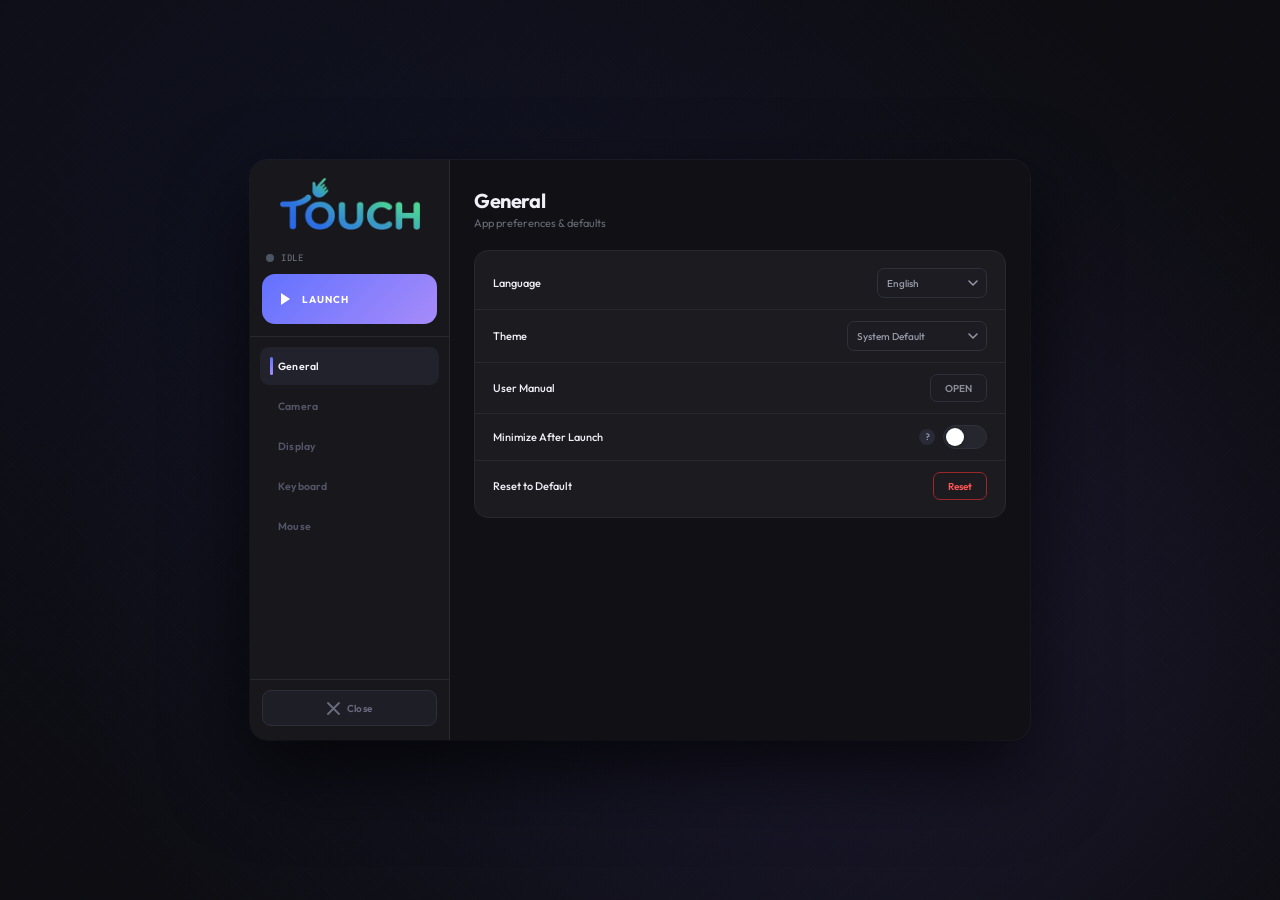
==== index.html @ b75c009a "Add files via upload" ====
<!DOCTYPE html>
<html lang="en">
<head>
<meta charset="UTF-8">
<meta name="viewport" content="width=device-width, initial-scale=1.0">
<title>Hand Controller</title>
<link href="https://fonts.googleapis.com/css2?family=Outfit:wght@300;400;500;600;700&family=JetBrains+Mono:wght@400;500&display=swap" rel="stylesheet">
<link rel="stylesheet" href="style.css">
</head>
<body>

<canvas id="bg-canvas"></canvas>

<div class="app-shell" id="app">

  <!-- Sidebar -->
  <div class="sidebar">

    <!-- Logo — no border below -->
    <div class="sidebar-header">
      <img src="[data-uri]"
           class="logo-img" alt="TOUCH logo">
    </div>

    <!-- Launch area -->
    <div class="sidebar-launch-area">
      <div class="status-row">
        <div class="status-dot" id="status-dot"></div>
        <div class="status-label" id="status-label">Idle</div>
      </div>
      <button class="pill-btn launch" id="launch-btn" onclick="onLaunch()">
        <span class="pill-icon">
          <svg viewBox="0 0 14 14" fill="none"><polygon points="3,1 3,13 12,7" fill="white"/></svg>
        </span>
        LAUNCH
      </button>
    </div>

    <!-- Nav -->
    <nav class="nav-list">
      <button class="nav-btn active" onclick="setPage('GENERAL')">General</button>
      <button class="nav-btn" onclick="setPage('CAMERA')">Camera</button>
      <button class="nav-btn" onclick="setPage('DISPLAY')">Display</button>
      <button class="nav-btn" onclick="setPage('KEYBOARD')">Keyboard</button>
      <button class="nav-btn" onclick="setPage('MOUSE')">Mouse</button>
    </nav>

    <!-- Close button -->
    <div class="sidebar-footer">
      <button class="close-btn" onclick="confirmClose()">
        <svg width="13" height="13" viewBox="0 0 13 13" fill="none">
          <path d="M1 1l11 11M12 1L1 12" stroke="currentColor" stroke-width="1.8" stroke-linecap="round"/>
        </svg>
        Close
      </button>
    </div>

  </div>

  <!-- Content -->
  <div class="content-area" id="content-area">

    <!-- GENERAL -->
    <div class="page active" id="page-GENERAL">
      <div class="page-title">General</div>
      <div class="page-sub">App preferences &amp; defaults</div>
      <div class="card">
        <div class="row"><div class="row-top"><div class="field-label">Language</div>
          <select class="combo" style="min-width:110px"><option>English</option></select></div></div>
        <div class="row"><div class="row-top"><div class="field-label">Theme</div>
          <select class="combo" style="min-width:140px" id="theme-combo" onchange="applyTheme(this.value)">
            <option>System Default</option><option>Light</option><option>Dark</option>
          </select></div></div>
        <div class="row"><div class="row-top"><div class="field-label">User Manual</div>
          <button class="outline-btn" onclick="openManual()">OPEN</button></div></div>
        <div class="row"><div class="row-top"><div class="field-label">Minimize After Launch</div>
          <div class="help-badge">?<div class="tooltip">Minimizes the window to the taskbar after launch.</div></div>
          <div class="toggle" id="toggle-minimize_after_launch" onclick="toggleSwitch('minimize_after_launch')"><div class="toggle-knob"></div></div>
        </div></div>
        <div class="row"><div class="row-top"><div class="field-label">Reset to Default</div>
          <button class="danger-btn" onclick="resetDefaults()">Reset</button></div></div>
      </div>
    </div>

    <!-- CAMERA -->
    <div class="page" id="page-CAMERA">
      <div class="page-title">Camera</div>
      <div class="page-sub">Input device configuration</div>
      <div class="card">
        <div class="row"><div class="row-top"><div class="field-label">Enable Camera</div>
          <div class="help-badge">?<div class="tooltip">Turns camera input on or off.</div></div>
          <div class="toggle on" id="toggle-camera_enable" onclick="toggleSwitch('camera_enable')"><div class="toggle-knob"></div></div>
        </div></div>
        <div class="row"><div class="row-top"><div class="field-label">Camera Source</div>
          <div class="help-badge">?<div class="tooltip">Selects which camera device the app uses.</div></div>
          <select class="combo" id="combo-camera_source">
            <option value="0">Default Webcam</option><option value="1">Camera 1</option>
            <option value="2">Camera 2</option><option value="3">Camera 3</option>
          </select></div></div>
      </div>
    </div>

    <!-- DISPLAY -->
    <div class="page" id="page-DISPLAY">
      <div class="page-title">Display</div>
      <div class="page-sub">Overlay appearance settings</div>
      <div class="card">
        <div class="row"><div class="row-top"><div class="field-label">Show Hand Skeleton</div>
          <div class="help-badge">?<div class="tooltip">Shows or hides hand skeleton lines on the overlay.</div></div>
          <div class="toggle on" id="toggle-show_hand_skeleton" onclick="toggleSwitch('show_hand_skeleton')"><div class="toggle-knob"></div></div>
        </div></div>
        <div class="row">
          <div class="row-top"><div class="field-label">Hand Skeleton Thickness</div>
            <div class="help-badge">?<div class="tooltip">Adjusts the thickness of skeleton lines.</div></div>
            <div class="value-label" id="val-skeleton_thickness">3px</div></div>
          <div class="slider-wrap"><input type="range" min="1" max="10" value="3" id="sl-skeleton_thickness"
            oninput="document.getElementById('val-skeleton_thickness').textContent=this.value+'px'"></div>
        </div>
        <div class="row"><div class="row-top"><div class="field-label">Show Live Selfie</div>
          <div class="help-badge">?<div class="tooltip">Shows or hides the live selfie preview.</div></div>
          <div class="toggle on" id="toggle-show_live_selfie" onclick="toggleSwitch('show_live_selfie')"><div class="toggle-knob"></div></div>
        </div></div>
        <div class="row"><div class="row-top"><div class="field-label">Selfie Position</div>
          <div class="help-badge">?<div class="tooltip">Chooses where the selfie preview appears on screen.</div></div>
          <select class="combo" id="combo-selfie_position">
            <option value="top_left">Top Left</option><option value="top_right">Top Right</option>
            <option value="bottom_left">Bottom Left</option><option value="bottom_right">Bottom Right</option>
          </select></div></div>
        <div class="row">
          <div class="row-top"><div class="field-label">Selfie Size</div>
            <div class="help-badge">?<div class="tooltip">Adjusts the size of the selfie preview.</div></div>
            <div class="value-label" id="val-selfie_size">100%</div></div>
          <div class="slider-wrap"><input type="range" min="50" max="160" value="100" id="sl-selfie_size"
            oninput="document.getElementById('val-selfie_size').textContent=this.value+'%'"></div>
        </div>
        <div class="row"><div class="row-top"><div class="field-label">Show Gesture Command</div>
          <div class="help-badge">?<div class="tooltip">Shows or hides gesture feedback text.</div></div>
          <div class="toggle on" id="toggle-show_gesture_command" onclick="toggleSwitch('show_gesture_command')"><div class="toggle-knob"></div></div>
        </div></div>
        <div class="row"><div class="row-top"><div class="field-label">Gesture Command Position</div>
          <div class="help-badge">?<div class="tooltip">Chooses where the gesture feedback appears.</div></div>
          <select class="combo" id="combo-gesture_command_position">
            <option value="top">Top</option><option value="center">Center</option><option value="bottom">Bottom</option>
          </select></div></div>
      </div>
    </div>

    <!-- KEYBOARD -->
    <div class="page" id="page-KEYBOARD">
      <div class="page-title">Keyboard</div>
      <div class="page-sub">Virtual keyboard tap settings</div>
      <div class="card">
        <div class="row">
          <div class="row-top"><div class="field-label">Tap Sensitivity</div>
            <div class="help-badge">?<div class="tooltip">How close fingers must be to register a keyboard tap.</div></div>
            <div class="value-label" id="val-tap_sensitivity">30px</div></div>
          <div class="slider-wrap"><input type="range" min="10" max="80" value="30" id="sl-tap_sensitivity"
            oninput="document.getElementById('val-tap_sensitivity').textContent=this.value+'px'"></div>
        </div>
        <div class="row">
          <div class="row-top"><div class="field-label">Tap Cooldown</div>
            <div class="help-badge">?<div class="tooltip">Minimum delay between consecutive keyboard taps.</div></div>
            <div class="value-label" id="val-tap_cooldown">300 ms</div></div>
          <div class="slider-wrap"><input type="range" min="0" max="600" value="300" id="sl-tap_cooldown"
            oninput="document.getElementById('val-tap_cooldown').textContent=this.value+' ms'"></div>
        </div>
        <div class="row"><div class="row-top"><div class="field-label">Enable Virtual Keyboard</div>
          <div class="help-badge">?<div class="tooltip">Turns the virtual keyboard feature on or off.</div></div>
          <div class="toggle on" id="toggle-keyboard_enable" onclick="toggleSwitch('keyboard_enable')"><div class="toggle-knob"></div></div>
        </div></div>
      </div>
    </div>

    <!-- MOUSE -->
    <div class="page" id="page-MOUSE">
      <div class="page-title">Mouse</div>
      <div class="page-sub">Cursor movement &amp; feel</div>
      <div class="card">
        <div class="row">
          <div class="row-top"><div class="field-label">Sensitivity</div>
            <div class="help-badge">?<div class="tooltip">Adjusts how strongly hand movement affects cursor speed.</div></div>
            <div class="value-label" id="val-mouse_sensitivity">1.00x</div></div>
          <div class="slider-wrap"><input type="range" min="30" max="200" value="100" id="sl-mouse_sensitivity"
            oninput="document.getElementById('val-mouse_sensitivity').textContent=(this.value/100).toFixed(2)+'x'"></div>
        </div>
        <div class="row">
          <div class="row-top"><div class="field-label">Smoothness</div>
            <div class="help-badge">?<div class="tooltip">Adds smoothing to reduce jitter in cursor movement.</div></div>
            <div class="value-label" id="val-mouse_smoothness">0.50</div></div>
          <div class="slider-wrap"><input type="range" min="10" max="90" value="50" id="sl-mouse_smoothness"
            oninput="document.getElementById('val-mouse_smoothness').textContent=(this.value/100).toFixed(2)"></div>
        </div>
        <div class="row">
          <div class="row-top"><div class="field-label">Dead Zone</div>
            <div class="help-badge">?<div class="tooltip">Ignores tiny movements near the resting hand position.</div></div>
            <div class="value-label" id="val-mouse_dead_zone">3.0px</div></div>
          <div class="slider-wrap"><input type="range" min="0" max="100" value="30" id="sl-mouse_dead_zone"
            oninput="document.getElementById('val-mouse_dead_zone').textContent=(this.value/10).toFixed(1)+'px'"></div>
        </div>
      </div>
    </div>

  </div><!-- /content-area -->
</div><!-- /app-shell -->

<!-- User Manual Modal -->
<div class="modal-overlay" id="manual-modal">
  <div class="modal">
    <div class="modal-header">
      <div class="modal-title">User Manual</div>
      <button class="modal-close" onclick="closeManual()">&#x2715;</button>
    </div>
    <div class="modal-body">
      <h3>Getting Started</h3>
      <p>Hand Controller uses your webcam to track hand gestures in real-time, enabling touchless control of your cursor and virtual keyboard.</p>
      <h3>Launching</h3>
      <p>Click the <strong>LAUNCH</strong> button to start. A camera picker will appear so you can select your preferred input device. The status dot turns green when active.</p>
      <h3>Mouse Control</h3>
      <p>Move your hand in front of the camera to control the cursor. Adjust <em>Sensitivity</em>, <em>Smoothness</em>, and <em>Dead Zone</em> in the Mouse tab to fine-tune feel.</p>
      <h3>Virtual Keyboard</h3>
      <p>Bring fingertips close together to simulate a tap. <em>Tap Sensitivity</em> controls how close fingers must be, while <em>Tap Cooldown</em> prevents accidental repeat taps.</p>
      <h3>Overlay Options</h3>
      <ul>
        <li><strong>Hand Skeleton</strong> &mdash; shows tracking lines over your hand</li>
        <li><strong>Live Selfie</strong> &mdash; a small camera preview at a corner of your screen</li>
        <li><strong>Gesture Command</strong> &mdash; displays the recognized gesture as text</li>
      </ul>
      <h3>Tips</h3>
      <p>For best results, ensure your hand is well-lit and the background is contrasting. Keep your hand within the camera frame and use deliberate gestures.</p>
    </div>
  </div>
</div>

<!-- Camera Picker Modal -->
<div class="modal-overlay cam-picker" id="cam-modal">
  <div class="modal">
    <div class="modal-header">
      <div class="modal-title">Select Camera</div>
      <button class="modal-close" onclick="closeCamModal()">&#x2715;</button>
    </div>
    <div class="cam-options" id="cam-options">
      <div class="cam-option selected" onclick="selectCam(0,this)">
        <div class="cam-radio"></div><div><div class="cam-label">Default Webcam</div><div class="cam-sublabel">index 0</div></div>
      </div>
      <div class="cam-option" onclick="selectCam(1,this)">
        <div class="cam-radio"></div><div><div class="cam-label">Camera 1</div><div class="cam-sublabel">index 1</div></div>
      </div>
      <div class="cam-option" onclick="selectCam(2,this)">
        <div class="cam-radio"></div><div><div class="cam-label">Camera 2</div><div class="cam-sublabel">index 2</div></div>
      </div>
      <div class="cam-option" onclick="selectCam(3,this)">
        <div class="cam-radio"></div><div><div class="cam-label">Camera 3</div><div class="cam-sublabel">index 3</div></div>
      </div>
    </div>
    <div class="cam-actions">
      <button class="outline-btn" onclick="closeCamModal()">Cancel</button>
      <button class="pill-btn launch" style="width:auto;height:34px;font-size:9px;padding:0 16px;border-radius:8px" onclick="confirmLaunch()">Launch</button>
    </div>
  </div>
</div>

<!-- Confirm Close Modal -->
<div class="modal-overlay" id="close-modal">
  <div class="modal" style="max-width:320px">
    <div class="modal-header">
      <div class="modal-title">Close Application</div>
      <button class="modal-close" onclick="document.getElementById('close-modal').classList.remove('open')">&#x2715;</button>
    </div>
    <div class="modal-body">
      <p>Are you sure you want to close Hand Controller?</p>
    </div>
    <div class="cam-actions" style="padding-top:0">
      <button class="outline-btn" onclick="document.getElementById('close-modal').classList.remove('open')">Cancel</button>
      <button class="danger-btn" onclick="document.getElementById('app').style.opacity='0'">Close App</button>
    </div>
  </div>
</div>

<script src="script.js"></script>
</body>
</html>
---- style.css ----
/* ══════════════════════════════════════════
   HAND CONTROLLER UI  ·  style.css
   ══════════════════════════════════════════ */

:root {
  --sidebar-bg: #18181c;
  --sidebar-border: #28282e;
  --page-bg: #111115;
  --card-bg: rgba(28,28,34,0.93);
  --card-border: #28282e;
  --text-primary: #f0f0f6;
  --text-secondary: #6a6a78;
  --outline-bg: #1c1c22;
  --outline-border: #30303a;
  --outline-text: #8d8d9a;
  --combo-bg: #1c1c22;
  --combo-border: #30303a;
  --combo-text: #9898a8;
  --help-bg: #2a2a36;
  --help-text: #9898b8;
  --nav-active-bg: #22222c;
  --nav-text-active: #f0f0f6;
  --nav-text-inactive: #55556a;
  --stop-fill: #2e1e1e;
  --stop-text: #ff8888;
  --toggle-off-track: #26262e;
  --toggle-off-border: #30303a;
  --accent: #6272ff;
  --accent2: #a78bfa;
  --status-dot-on: #22c55e;
  --status-dot-off: #4b5563;
  --df-bg: #0d0d12;
  --slider-groove: #26262e;
  --danger-border: #9b2828;
  --danger-text: #ff5555;
  --close-btn-bg: #1e1e26;
  --close-btn-border: #2e2e3a;
  --close-btn-text: #6a6a80;
  --font: 'Outfit', sans-serif;
}

.light {
  --sidebar-bg: #1e2433;
  --sidebar-border: #2c3347;
  --page-bg: #f4f1eb;
  --card-bg: rgba(255,255,255,0.97);
  --card-border: #e2ddd6;
  --text-primary: #1a1a24;
  --text-secondary: #6b6860;
  --outline-bg: #ffffff;
  --outline-border: #d9d5ce;
  --outline-text: #5a5650;
  --combo-bg: #ffffff;
  --combo-border: #d9d5ce;
  --combo-text: #2c2a26;
  --help-bg: #e8f2ed;
  --help-text: #3d7a60;
  --nav-active-bg: #2e3a50;
  --nav-text-active: #eef0f5;
  --nav-text-inactive: #8891a8;
  --stop-fill: #f8eaea;
  --stop-text: #b52020;
  --toggle-off-track: #d5d0c8;
  --toggle-off-border: #c2bdb5;
  --accent: #3d7a60;
  --accent2: #5db890;
  --status-dot-on: #3d9e6c;
  --status-dot-off: #9ea8b8;
  --df-bg: #f2ede4;
  --slider-groove: #dedad4;
  --danger-border: #d63030;
  --danger-text: #b52020;
  --close-btn-bg: #263045;
  --close-btn-border: #344260;
  --close-btn-text: #8891a8;
}

*, *::before, *::after { box-sizing: border-box; margin: 0; padding: 0; }

body {
  font-family: var(--font);
  background: #060608;
  display: flex;
  align-items: center;
  justify-content: center;
  min-height: 100vh;
  overflow: hidden;
}

#bg-canvas {
  position: fixed;
  inset: 0;
  z-index: 0;
}

.app-shell {
  position: relative;
  z-index: 1;
  display: flex;
  width: 780px;
  height: 580px;
  border-radius: 18px;
  overflow: hidden;
  box-shadow: 0 32px 80px rgba(0,0,0,0.7), 0 0 0 1px rgba(255,255,255,0.06);
}

/* ── SIDEBAR ── */
.sidebar {
  width: 200px;
  flex-shrink: 0;
  background: var(--sidebar-bg);
  border-right: 1px solid var(--sidebar-border);
  display: flex;
  flex-direction: column;
  padding: 0;
  transition: background 0.3s, border-color 0.3s;
}

/* Logo header — no border, just padding */
.sidebar-header {
  padding: 18px 16px 10px;
  flex-shrink: 0;
  display: flex;
  align-items: center;
  justify-content: center;
}

.logo-img {
  width: 140px;
  height: auto;
  display: block;
}

/* Launch area */
.sidebar-launch-area {
  padding: 10px 12px 12px;
  display: flex;
  flex-direction: column;
  gap: 8px;
  border-bottom: 1px solid var(--sidebar-border);
  flex-shrink: 0;
}

/* Nav */
.nav-list {
  flex: 1;
  padding: 10px 10px 0;
  display: flex;
  flex-direction: column;
  gap: 2px;
  overflow: hidden;
}

.nav-btn {
  position: relative;
  display: flex;
  align-items: center;
  height: 38px;
  padding: 0 12px 0 18px;
  border: none;
  background: transparent;
  cursor: pointer;
  border-radius: 9px;
  font-family: var(--font);
  font-size: 10.5px;
  font-weight: 600;
  color: var(--nav-text-inactive);
  transition: color 0.18s, background 0.18s;
  width: 100%;
  text-align: left;
  letter-spacing: 0.2px;
}

.nav-btn::before {
  content: '';
  position: absolute;
  left: 10px;
  top: 50%;
  transform: translateY(-50%);
  width: 3px;
  height: 0;
  border-radius: 2px;
  background: linear-gradient(180deg, var(--accent), var(--accent2));
  transition: height 0.2s;
}

.nav-btn.active { background: var(--nav-active-bg); color: var(--nav-text-active); }
.nav-btn.active::before { height: 18px; }
.nav-btn:hover:not(.active) { background: rgba(255,255,255,0.04); }

/* Sidebar footer — close button */
.sidebar-footer {
  padding: 10px 12px 14px;
  flex-shrink: 0;
  border-top: 1px solid var(--sidebar-border);
}

.close-btn {
  width: 100%;
  height: 36px;
  border: 1px solid var(--close-btn-border);
  border-radius: 9px;
  background: var(--close-btn-bg);
  color: var(--close-btn-text);
  font-family: var(--font);
  font-size: 10px;
  font-weight: 600;
  cursor: pointer;
  display: flex;
  align-items: center;
  justify-content: center;
  gap: 7px;
  transition: border-color 0.15s, color 0.15s, background 0.15s;
  letter-spacing: 0.3px;
}

.close-btn:hover {
  border-color: var(--danger-border);
  color: var(--danger-text);
  background: rgba(155,40,40,0.08);
}

/* Status row */
.status-row {
  display: flex;
  align-items: center;
  gap: 7px;
  padding: 2px 4px;
}

.status-dot {
  width: 8px; height: 8px;
  border-radius: 50%;
  background: var(--status-dot-off);
  transition: background 0.3s;
  flex-shrink: 0;
}

.status-dot.running {
  background: var(--status-dot-on);
  animation: pulse-dot 1.5s ease-in-out infinite;
}

@keyframes pulse-dot {
  0%, 100% { opacity: 1; }
  50% { opacity: 0.35; }
}

.status-label {
  font-size: 9px;
  font-weight: 500;
  color: var(--text-secondary);
  letter-spacing: 0.5px;
  text-transform: uppercase;
  font-family: 'JetBrains Mono', monospace;
}

/* Launch / Stop pill */
.pill-btn {
  width: 100%;
  height: 50px;
  border: none;
  border-radius: 13px;
  cursor: pointer;
  font-family: var(--font);
  font-size: 10px;
  font-weight: 700;
  letter-spacing: 1px;
  text-transform: uppercase;
  display: flex;
  align-items: center;
  gap: 10px;
  padding: 0 16px;
  position: relative;
  overflow: hidden;
  transition: opacity 0.15s, transform 0.12s;
}

.pill-btn:active { transform: scale(0.97); opacity: 0.85; }
.pill-btn.launch { background: linear-gradient(135deg, var(--accent), var(--accent2)); color: #fff; }
.pill-btn.stop   { background: var(--stop-fill); color: var(--stop-text); }
.pill-btn::after { content: ''; position: absolute; inset: 0; background: rgba(255,255,255,0); transition: background 0.15s; }
.pill-btn:hover::after { background: rgba(255,255,255,0.08); }

.pill-icon { width: 14px; height: 14px; flex-shrink: 0; display: flex; align-items: center; justify-content: center; }
.pill-icon svg { width: 14px; height: 14px; }

/* ── CONTENT ── */
.content-area {
  flex: 1;
  position: relative;
  background: var(--page-bg);
  overflow: hidden;
  transition: background 0.3s;
}

.page {
  display: none;
  position: absolute;
  inset: 0;
  z-index: 1;
  padding: 28px 24px;
  overflow-y: auto;
  scrollbar-width: thin;
  scrollbar-color: var(--card-border) transparent;
}
.page.active { display: block; }

.page-title {
  font-size: 20px; font-weight: 700;
  color: var(--text-primary);
  letter-spacing: -0.4px;
  margin-bottom: 3px;
  transition: color 0.3s;
}

.page-sub {
  font-size: 11px;
  color: var(--text-secondary);
  margin-bottom: 20px;
  transition: color 0.3s;
}

.card {
  background: var(--card-bg);
  border: 1px solid var(--card-border);
  border-radius: 14px;
  padding: 6px 0;
  backdrop-filter: blur(12px);
  transition: background 0.3s, border-color 0.3s;
}

.row {
  padding: 11px 18px;
  display: flex;
  flex-direction: column;
  gap: 8px;
  border-bottom: 1px solid var(--card-border);
  transition: border-color 0.3s;
}
.row:last-child { border-bottom: none; }

.row-top { display: flex; align-items: center; gap: 8px; }

.field-label {
  font-size: 11px; font-weight: 500;
  color: var(--text-primary);
  flex: 1;
  transition: color 0.3s;
}

.value-label {
  font-size: 10px; font-weight: 500;
  color: var(--text-secondary);
  font-family: 'JetBrains Mono', monospace;
  min-width: 48px;
  text-align: right;
  transition: color 0.3s;
}

/* Help badge */
.help-badge {
  width: 16px; height: 16px;
  border-radius: 50%;
  background: var(--help-bg);
  color: var(--help-text);
  font-size: 9px; font-weight: 700;
  display: flex; align-items: center; justify-content: center;
  cursor: help; flex-shrink: 0;
  position: relative;
  transition: background 0.15s;
  font-family: 'JetBrains Mono', monospace;
}
.help-badge:hover { background: var(--accent); color: #fff; }
.help-badge:hover .tooltip { opacity: 1; pointer-events: auto; transform: translateX(-50%) translateY(0); }

.tooltip {
  position: absolute;
  bottom: calc(100% + 6px); left: 50%;
  transform: translateX(-50%) translateY(4px);
  background: var(--card-bg);
  border: 1px solid var(--card-border);
  border-radius: 8px;
  padding: 7px 10px;
  font-size: 10px; color: var(--text-primary);
  width: 180px; line-height: 1.5;
  opacity: 0; pointer-events: none;
  transition: opacity 0.15s, transform 0.15s;
  z-index: 100;
  font-family: var(--font); font-weight: 400;
  backdrop-filter: blur(12px);
  white-space: normal; text-align: left;
}

/* Toggle */
.toggle {
  width: 44px; height: 24px;
  border-radius: 12px;
  background: var(--toggle-off-track);
  border: 1px solid var(--toggle-off-border);
  position: relative; cursor: pointer; flex-shrink: 0;
  transition: background 0.25s, border-color 0.25s;
}
.toggle.on { background: linear-gradient(90deg, var(--accent), var(--accent2)); border-color: transparent; }
.toggle-knob {
  position: absolute; top: 2px; left: 2px;
  width: 18px; height: 18px; border-radius: 50%;
  background: #fff;
  transition: transform 0.25s cubic-bezier(.4,0,.2,1);
  box-shadow: 0 1px 4px rgba(0,0,0,0.3);
}
.toggle.on .toggle-knob { transform: translateX(20px); }

/* Combo */
.combo {
  height: 30px;
  background: var(--combo-bg);
  border: 1px solid var(--combo-border);
  border-radius: 7px;
  color: var(--combo-text);
  font-family: var(--font); font-size: 10px; font-weight: 500;
  padding: 0 26px 0 9px;
  cursor: pointer; outline: none;
  appearance: none; -webkit-appearance: none;
  background-image: url("data:image/svg+xml,%3Csvg xmlns='http://www.w3.org/2000/svg' width='10' height='6' fill='none'%3E%3Cpath d='M1 1l4 4 4-4' stroke='%239898a8' stroke-width='1.5' stroke-linecap='round' stroke-linejoin='round'/%3E%3C/svg%3E");
  background-repeat: no-repeat;
  background-position: right 8px center;
  transition: border-color 0.15s;
  min-width: 140px;
}
.combo:focus { border-color: var(--accent); }
.combo option { background: var(--combo-bg); }

/* Slider */
.slider-wrap { padding: 0 0 2px; }
input[type=range] { width: 100%; height: 22px; -webkit-appearance: none; background: transparent; cursor: pointer; }
input[type=range]::-webkit-slider-runnable-track { height: 5px; border-radius: 3px; background: var(--slider-groove); }
input[type=range]::-webkit-slider-thumb { -webkit-appearance: none; width: 16px; height: 16px; border-radius: 50%; background: var(--text-primary); margin-top: -5.5px; box-shadow: 0 1px 4px rgba(0,0,0,0.4); transition: transform 0.1s; }
input[type=range]::-webkit-slider-thumb:hover { transform: scale(1.15); }
input[type=range]::-moz-range-track { height: 5px; border-radius: 3px; background: var(--slider-groove); }
input[type=range]::-moz-range-thumb { width: 16px; height: 16px; border-radius: 50%; background: var(--text-primary); border: none; box-shadow: 0 1px 4px rgba(0,0,0,0.4); }

/* Buttons */
.outline-btn {
  height: 28px; padding: 0 14px;
  border: 1px solid var(--outline-border);
  border-radius: 7px;
  background: var(--outline-bg); color: var(--outline-text);
  font-family: var(--font); font-size: 10px; font-weight: 600;
  cursor: pointer;
  transition: border-color 0.15s, color 0.15s;
  white-space: nowrap;
}
.outline-btn:hover { border-color: var(--accent); color: var(--accent); }

.danger-btn {
  height: 28px; padding: 0 14px;
  border: 1px solid var(--danger-border);
  border-radius: 7px; background: transparent; color: var(--danger-text);
  font-family: var(--font); font-size: 10px; font-weight: 600;
  cursor: pointer; transition: background 0.15s;
}
.danger-btn:hover { background: rgba(155,40,40,0.1); }

/* Modals */
.modal-overlay {
  position: fixed; inset: 0; z-index: 200;
  background: rgba(0,0,0,0.7);
  display: flex; align-items: center; justify-content: center;
  opacity: 0; pointer-events: none;
  transition: opacity 0.2s;
  backdrop-filter: blur(4px);
}
.modal-overlay.open { opacity: 1; pointer-events: auto; }

.modal {
  width: 480px; max-height: 70vh;
  background: var(--card-bg);
  border: 1px solid var(--card-border);
  border-radius: 16px; overflow: hidden;
  transform: scale(0.95) translateY(10px);
  transition: transform 0.25s;
  backdrop-filter: blur(20px);
}
.modal-overlay.open .modal { transform: scale(1) translateY(0); }

.modal-header {
  padding: 20px 24px 16px;
  border-bottom: 1px solid var(--card-border);
  display: flex; align-items: center; justify-content: space-between;
}
.modal-title { font-size: 15px; font-weight: 700; color: var(--text-primary); }
.modal-close {
  width: 28px; height: 28px; border: none;
  background: var(--outline-bg); border-radius: 7px;
  cursor: pointer; color: var(--text-secondary); font-size: 14px;
  display: flex; align-items: center; justify-content: center;
  transition: background 0.15s;
}
.modal-close:hover { background: var(--danger-border); color: #fff; }

.modal-body {
  padding: 20px 24px;
  overflow-y: auto; max-height: calc(70vh - 72px);
  scrollbar-width: thin;
}
.modal-body h3 { font-size: 11px; font-weight: 700; color: var(--accent); text-transform: uppercase; letter-spacing: 1px; font-family: 'JetBrains Mono', monospace; margin: 16px 0 8px; }
.modal-body h3:first-child { margin-top: 0; }
.modal-body p { font-size: 11px; color: var(--text-secondary); line-height: 1.7; margin-bottom: 6px; }
.modal-body ul { padding-left: 14px; margin-bottom: 6px; }
.modal-body li { font-size: 11px; color: var(--text-secondary); line-height: 1.7; }

.cam-picker .modal { width: 340px; }
.cam-options { display: flex; flex-direction: column; gap: 8px; padding: 16px 24px; }
.cam-option {
  display: flex; align-items: center; gap: 12px;
  padding: 12px 14px; border-radius: 10px;
  border: 1px solid var(--card-border);
  background: var(--outline-bg); cursor: pointer;
  transition: border-color 0.15s, background 0.15s;
}
.cam-option:hover, .cam-option.selected { border-color: var(--accent); background: rgba(98,114,255,0.07); }
.cam-radio { width: 14px; height: 14px; border-radius: 50%; border: 2px solid var(--outline-border); flex-shrink: 0; position: relative; transition: border-color 0.15s; }
.cam-option.selected .cam-radio { border-color: var(--accent); }
.cam-option.selected .cam-radio::after { content: ''; position: absolute; inset: 2px; border-radius: 50%; background: var(--accent); }
.cam-label { font-size: 11px; font-weight: 500; color: var(--text-primary); }
.cam-sublabel { font-size: 9px; color: var(--text-secondary); margin-top: 1px; font-family: 'JetBrains Mono', monospace; }
.cam-actions { display: flex; gap: 8px; padding: 0 24px 20px; justify-content: flex-end; }

::-webkit-scrollbar { width: 5px; }
::-webkit-scrollbar-track { background: transparent; }
::-webkit-scrollbar-thumb { background: var(--card-border); border-radius: 3px; }
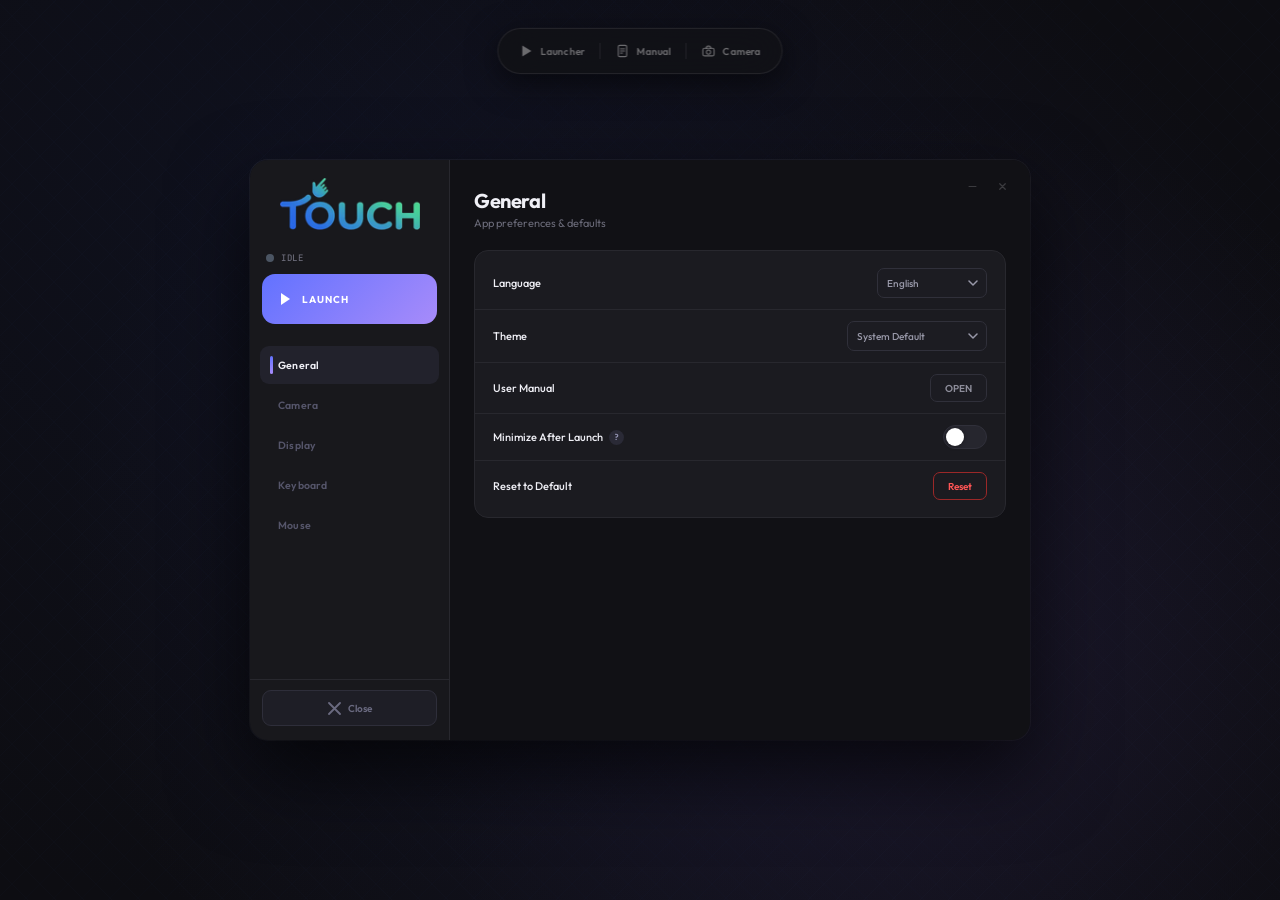
==== commit cd807ebd: "Add files via upload" ====
--- a/index.html
+++ b/index.html
@@ -3,40 +3,92 @@
 <head>
 <meta charset="UTF-8">
 <meta name="viewport" content="width=device-width, initial-scale=1.0">
-<title>Hand Controller</title>
+<title>Touch - Free, Human Computer Interaction Utilizing Human Gestures 
+Recognition</title>
 <link href="https://fonts.googleapis.com/css2?family=Outfit:wght@300;400;500;600;700&family=JetBrains+Mono:wght@400;500&display=swap" rel="stylesheet">
 <link rel="stylesheet" href="style.css">
+<link rel="icon" href="frames/logo.png" type="image/x-icon">
 </head>
 <body>
-
 <canvas id="bg-canvas"></canvas>
 
+<!-- CAMERA WIDGET -->
+<div class="cam-widget" id="cam-widget">
+  <div class="cam-widget-header">
+    <span class="cam-widget-title">
+      <svg viewBox="0 0 16 16" fill="none" width="12" height="12"><rect x="1" y="4" width="10" height="8" rx="2" stroke="currentColor" stroke-width="1.4"/><path d="M11 7l4-2.5v7L11 9V7z" fill="currentColor" opacity="0.6"/></svg>
+      Camera Preview
+    </span>
+    <div class="cam-widget-actions">
+      <button class="cam-wc-btn" title="Minimize" onclick="document.getElementById('cam-widget').classList.toggle('minimized')">
+        <svg viewBox="0 0 16 16" fill="none" width="10" height="10"><line x1="3" y1="8" x2="13" y2="8" stroke="currentColor" stroke-width="1.8" stroke-linecap="round"/></svg>
+      </button>
+      <button class="cam-wc-btn cam-wc-close" title="Close" onclick="document.getElementById('cam-widget').classList.remove('open'); setIslandActive('island-camera-btn', false)">
+        <svg viewBox="0 0 16 16" fill="none" width="10" height="10"><path d="M4 4l8 8M12 4l-8 8" stroke="currentColor" stroke-width="1.8" stroke-linecap="round"/></svg>
+      </button>
+    </div>
+  </div>
+  <div class="cam-widget-body">
+    <div class="cam-widget-feed">
+      <svg viewBox="0 0 64 48" fill="none" width="52" opacity="0.20">
+        <rect x="2" y="6" width="60" height="36" rx="4" stroke="white" stroke-width="1.5"/>
+        <circle cx="32" cy="24" r="10" stroke="white" stroke-width="1.5"/>
+        <circle cx="32" cy="24" r="3.5" fill="white" opacity="0.5"/>
+        <line x1="2" y1="6" x2="62" y2="42" stroke="white" stroke-width="0.8" opacity="0.25"/>
+        <line x1="62" y1="6" x2="2" y2="42" stroke="white" stroke-width="0.8" opacity="0.25"/>
+      </svg>
+      <span class="cam-widget-nosignal">NO SIGNAL</span>
+    </div>
+    <div class="cam-widget-footer">
+      <span class="cam-widget-source">Default Webcam &nbsp;·&nbsp; index 0</span>
+      <span class="cam-widget-status"><span class="cam-status-dot"></span>Ready</span>
+    </div>
+  </div>
+</div>
+
+<!-- TOP ISLAND (center, floating above launcher) -->
+<div class="top-island" id="top-island">
+  <button class="island-btn" id="island-launcher-btn" title="Launcher" onclick="document.getElementById('app').scrollIntoView()">
+    <svg viewBox="0 0 20 20" fill="none"><polygon points="4,2 4,18 17,10" fill="currentColor"/></svg>
+    <span class="island-label">Launcher</span>
+  </button>
+  <div class="island-divider"></div>
+  <button class="island-btn" id="island-manual-btn" title="User Manual" onclick="openManual()">
+    <svg viewBox="0 0 20 20" fill="none"><rect x="4" y="2" width="12" height="16" rx="2" stroke="currentColor" stroke-width="1.6"/><line x1="7" y1="7" x2="13" y2="7" stroke="currentColor" stroke-width="1.4" stroke-linecap="round"/><line x1="7" y1="10" x2="13" y2="10" stroke="currentColor" stroke-width="1.4" stroke-linecap="round"/><line x1="7" y1="13" x2="10" y2="13" stroke="currentColor" stroke-width="1.4" stroke-linecap="round"/></svg>
+    <span class="island-label">Manual</span>
+  </button>
+  <div class="island-divider"></div>
+  <button class="island-btn" id="island-camera-btn" title="Camera" onclick="toggleCamera()">
+    <svg viewBox="0 0 20 20" fill="none"><rect x="2" y="6" width="16" height="11" rx="2.5" stroke="currentColor" stroke-width="1.6"/><circle cx="10" cy="11.5" r="3" stroke="currentColor" stroke-width="1.5"/><path d="M7 6V5a2 2 0 0 1 2-2h2a2 2 0 0 1 2 2v1" stroke="currentColor" stroke-width="1.5" stroke-linecap="round"/></svg>
+    <span class="island-label">Camera</span>
+  </button>
+</div>
+
 <div class="app-shell" id="app">
-
-  <!-- Sidebar -->
+  <!-- Floating window controls, top-right of launcher -->
+  <div class="app-wc">
+    <button class="app-wc-btn" title="Minimize" aria-label="Minimize">
+      <svg viewBox="0 0 16 16" fill="none" width="11" height="11"><line x1="3" y1="8" x2="13" y2="8" stroke="currentColor" stroke-width="1.8" stroke-linecap="round"/></svg>
+    </button>
+    <button class="app-wc-btn app-wc-close" title="Close" aria-label="Close">
+      <svg viewBox="0 0 16 16" fill="none" width="11" height="11"><path d="M4 4l8 8M12 4l-8 8" stroke="currentColor" stroke-width="1.8" stroke-linecap="round"/></svg>
+    </button>
+  </div>
+  <div class="app-inner">
   <div class="sidebar">
-
-    <!-- Logo — no border below -->
     <div class="sidebar-header">
-      <img src="[data-uri]"
-           class="logo-img" alt="TOUCH logo">
-    </div>
-
-    <!-- Launch area -->
+      <img src="[data-uri]" class="logo-img" alt="TOUCH logo">
+    </div>
     <div class="sidebar-launch-area">
       <div class="status-row">
         <div class="status-dot" id="status-dot"></div>
         <div class="status-label" id="status-label">Idle</div>
       </div>
       <button class="pill-btn launch" id="launch-btn" onclick="onLaunch()">
-        <span class="pill-icon">
-          <svg viewBox="0 0 14 14" fill="none"><polygon points="3,1 3,13 12,7" fill="white"/></svg>
-        </span>
+        <span class="pill-icon"><svg viewBox="0 0 14 14" fill="none"><polygon points="3,1 3,13 12,7" fill="white"/></svg></span>
         LAUNCH
       </button>
     </div>
-
-    <!-- Nav -->
     <nav class="nav-list">
       <button class="nav-btn active" onclick="setPage('GENERAL')">General</button>
       <button class="nav-btn" onclick="setPage('CAMERA')">Camera</button>
@@ -44,20 +96,14 @@
       <button class="nav-btn" onclick="setPage('KEYBOARD')">Keyboard</button>
       <button class="nav-btn" onclick="setPage('MOUSE')">Mouse</button>
     </nav>
-
-    <!-- Close button -->
     <div class="sidebar-footer">
       <button class="close-btn" onclick="confirmClose()">
-        <svg width="13" height="13" viewBox="0 0 13 13" fill="none">
-          <path d="M1 1l11 11M12 1L1 12" stroke="currentColor" stroke-width="1.8" stroke-linecap="round"/>
-        </svg>
+        <svg width="13" height="13" viewBox="0 0 13 13" fill="none"><path d="M1 1l11 11M12 1L1 12" stroke="currentColor" stroke-width="1.8" stroke-linecap="round"/></svg>
         Close
       </button>
     </div>
-
-  </div>
-
-  <!-- Content -->
+  </div>
+
   <div class="content-area" id="content-area">
 
     <!-- GENERAL -->
@@ -65,20 +111,37 @@
       <div class="page-title">General</div>
       <div class="page-sub">App preferences &amp; defaults</div>
       <div class="card">
-        <div class="row"><div class="row-top"><div class="field-label">Language</div>
-          <select class="combo" style="min-width:110px"><option>English</option></select></div></div>
-        <div class="row"><div class="row-top"><div class="field-label">Theme</div>
+
+        <div class="row"><div class="row-top">
+          <div class="field-label">Language</div>
+          <select class="combo" style="min-width:110px"><option>English</option></select>
+        </div></div>
+
+        <div class="row"><div class="row-top">
+          <div class="field-label">Theme</div>
           <select class="combo" style="min-width:140px" id="theme-combo" onchange="applyTheme(this.value)">
             <option>System Default</option><option>Light</option><option>Dark</option>
-          </select></div></div>
-        <div class="row"><div class="row-top"><div class="field-label">User Manual</div>
-          <button class="outline-btn" onclick="openManual()">OPEN</button></div></div>
-        <div class="row"><div class="row-top"><div class="field-label">Minimize After Launch</div>
-          <div class="help-badge">?<div class="tooltip">Minimizes the window to the taskbar after launch.</div></div>
+          </select>
+        </div></div>
+
+        <div class="row"><div class="row-top">
+          <div class="field-label">User Manual</div>
+          <button class="outline-btn" onclick="openManual()">OPEN</button>
+        </div></div>
+
+        <div class="row"><div class="row-top">
+          <div class="label-group">
+            <span class="field-label">Minimize After Launch</span>
+            <div class="help-badge">?<div class="tooltip">Minimizes the window to the taskbar after launch.</div></div>
+          </div>
           <div class="toggle" id="toggle-minimize_after_launch" onclick="toggleSwitch('minimize_after_launch')"><div class="toggle-knob"></div></div>
         </div></div>
-        <div class="row"><div class="row-top"><div class="field-label">Reset to Default</div>
-          <button class="danger-btn" onclick="resetDefaults()">Reset</button></div></div>
+
+        <div class="row"><div class="row-top">
+          <div class="field-label">Reset to Default</div>
+          <button class="danger-btn" onclick="resetDefaults()">Reset</button>
+        </div></div>
+
       </div>
     </div>
 
@@ -87,16 +150,26 @@
       <div class="page-title">Camera</div>
       <div class="page-sub">Input device configuration</div>
       <div class="card">
-        <div class="row"><div class="row-top"><div class="field-label">Enable Camera</div>
-          <div class="help-badge">?<div class="tooltip">Turns camera input on or off.</div></div>
+
+        <div class="row"><div class="row-top">
+          <div class="label-group">
+            <span class="field-label">Enable Camera</span>
+            <div class="help-badge">?<div class="tooltip">Turns camera input on or off.</div></div>
+          </div>
           <div class="toggle on" id="toggle-camera_enable" onclick="toggleSwitch('camera_enable')"><div class="toggle-knob"></div></div>
         </div></div>
-        <div class="row"><div class="row-top"><div class="field-label">Camera Source</div>
-          <div class="help-badge">?<div class="tooltip">Selects which camera device the app uses.</div></div>
+
+        <div class="row"><div class="row-top">
+          <div class="label-group">
+            <span class="field-label">Camera Source</span>
+            <div class="help-badge">?<div class="tooltip">Selects which camera device the app uses.</div></div>
+          </div>
           <select class="combo" id="combo-camera_source">
             <option value="0">Default Webcam</option><option value="1">Camera 1</option>
             <option value="2">Camera 2</option><option value="3">Camera 3</option>
-          </select></div></div>
+          </select>
+        </div></div>
+
       </div>
     </div>
 
@@ -105,43 +178,76 @@
       <div class="page-title">Display</div>
       <div class="page-sub">Overlay appearance settings</div>
       <div class="card">
-        <div class="row"><div class="row-top"><div class="field-label">Show Hand Skeleton</div>
-          <div class="help-badge">?<div class="tooltip">Shows or hides hand skeleton lines on the overlay.</div></div>
+
+        <div class="row"><div class="row-top">
+          <div class="label-group">
+            <span class="field-label">Show Hand Skeleton</span>
+            <div class="help-badge">?<div class="tooltip">Shows or hides hand skeleton lines on the overlay.</div></div>
+          </div>
           <div class="toggle on" id="toggle-show_hand_skeleton" onclick="toggleSwitch('show_hand_skeleton')"><div class="toggle-knob"></div></div>
         </div></div>
-        <div class="row">
-          <div class="row-top"><div class="field-label">Hand Skeleton Thickness</div>
-            <div class="help-badge">?<div class="tooltip">Adjusts the thickness of skeleton lines.</div></div>
-            <div class="value-label" id="val-skeleton_thickness">3px</div></div>
+
+        <div class="row">
+          <div class="row-top">
+            <div class="label-group">
+              <span class="field-label">Hand Skeleton Thickness</span>
+              <div class="help-badge">?<div class="tooltip">Adjusts the thickness of skeleton lines.</div></div>
+            </div>
+            <div class="value-label" id="val-skeleton_thickness">3px</div>
+          </div>
           <div class="slider-wrap"><input type="range" min="1" max="10" value="3" id="sl-skeleton_thickness"
             oninput="document.getElementById('val-skeleton_thickness').textContent=this.value+'px'"></div>
         </div>
-        <div class="row"><div class="row-top"><div class="field-label">Show Live Selfie</div>
-          <div class="help-badge">?<div class="tooltip">Shows or hides the live selfie preview.</div></div>
+
+        <div class="row"><div class="row-top">
+          <div class="label-group">
+            <span class="field-label">Show Live Selfie</span>
+            <div class="help-badge">?<div class="tooltip">Shows or hides the live selfie preview.</div></div>
+          </div>
           <div class="toggle on" id="toggle-show_live_selfie" onclick="toggleSwitch('show_live_selfie')"><div class="toggle-knob"></div></div>
         </div></div>
-        <div class="row"><div class="row-top"><div class="field-label">Selfie Position</div>
-          <div class="help-badge">?<div class="tooltip">Chooses where the selfie preview appears on screen.</div></div>
+
+        <div class="row"><div class="row-top">
+          <div class="label-group">
+            <span class="field-label">Selfie Position</span>
+            <div class="help-badge">?<div class="tooltip">Chooses where the selfie preview appears on screen.</div></div>
+          </div>
           <select class="combo" id="combo-selfie_position">
             <option value="top_left">Top Left</option><option value="top_right">Top Right</option>
             <option value="bottom_left">Bottom Left</option><option value="bottom_right">Bottom Right</option>
-          </select></div></div>
-        <div class="row">
-          <div class="row-top"><div class="field-label">Selfie Size</div>
-            <div class="help-badge">?<div class="tooltip">Adjusts the size of the selfie preview.</div></div>
-            <div class="value-label" id="val-selfie_size">100%</div></div>
+          </select>
+        </div></div>
+
+        <div class="row">
+          <div class="row-top">
+            <div class="label-group">
+              <span class="field-label">Selfie Size</span>
+              <div class="help-badge">?<div class="tooltip">Adjusts the size of the selfie preview.</div></div>
+            </div>
+            <div class="value-label" id="val-selfie_size">100%</div>
+          </div>
           <div class="slider-wrap"><input type="range" min="50" max="160" value="100" id="sl-selfie_size"
             oninput="document.getElementById('val-selfie_size').textContent=this.value+'%'"></div>
         </div>
-        <div class="row"><div class="row-top"><div class="field-label">Show Gesture Command</div>
-          <div class="help-badge">?<div class="tooltip">Shows or hides gesture feedback text.</div></div>
+
+        <div class="row"><div class="row-top">
+          <div class="label-group">
+            <span class="field-label">Show Gesture Command</span>
+            <div class="help-badge">?<div class="tooltip">Shows or hides gesture feedback text.</div></div>
+          </div>
           <div class="toggle on" id="toggle-show_gesture_command" onclick="toggleSwitch('show_gesture_command')"><div class="toggle-knob"></div></div>
         </div></div>
-        <div class="row"><div class="row-top"><div class="field-label">Gesture Command Position</div>
-          <div class="help-badge">?<div class="tooltip">Chooses where the gesture feedback appears.</div></div>
+
+        <div class="row"><div class="row-top">
+          <div class="label-group">
+            <span class="field-label">Gesture Command Position</span>
+            <div class="help-badge">?<div class="tooltip">Chooses where the gesture feedback appears.</div></div>
+          </div>
           <select class="combo" id="combo-gesture_command_position">
             <option value="top">Top</option><option value="center">Center</option><option value="bottom">Bottom</option>
-          </select></div></div>
+          </select>
+        </div></div>
+
       </div>
     </div>
 
@@ -150,24 +256,39 @@
       <div class="page-title">Keyboard</div>
       <div class="page-sub">Virtual keyboard tap settings</div>
       <div class="card">
-        <div class="row">
-          <div class="row-top"><div class="field-label">Tap Sensitivity</div>
-            <div class="help-badge">?<div class="tooltip">How close fingers must be to register a keyboard tap.</div></div>
-            <div class="value-label" id="val-tap_sensitivity">30px</div></div>
+
+        <div class="row">
+          <div class="row-top">
+            <div class="label-group">
+              <span class="field-label">Tap Sensitivity</span>
+              <div class="help-badge">?<div class="tooltip">How close fingers must be to register a keyboard tap.</div></div>
+            </div>
+            <div class="value-label" id="val-tap_sensitivity">30px</div>
+          </div>
           <div class="slider-wrap"><input type="range" min="10" max="80" value="30" id="sl-tap_sensitivity"
             oninput="document.getElementById('val-tap_sensitivity').textContent=this.value+'px'"></div>
         </div>
-        <div class="row">
-          <div class="row-top"><div class="field-label">Tap Cooldown</div>
-            <div class="help-badge">?<div class="tooltip">Minimum delay between consecutive keyboard taps.</div></div>
-            <div class="value-label" id="val-tap_cooldown">300 ms</div></div>
+
+        <div class="row">
+          <div class="row-top">
+            <div class="label-group">
+              <span class="field-label">Tap Cooldown</span>
+              <div class="help-badge">?<div class="tooltip">Minimum delay between consecutive keyboard taps.</div></div>
+            </div>
+            <div class="value-label" id="val-tap_cooldown">300 ms</div>
+          </div>
           <div class="slider-wrap"><input type="range" min="0" max="600" value="300" id="sl-tap_cooldown"
             oninput="document.getElementById('val-tap_cooldown').textContent=this.value+' ms'"></div>
         </div>
-        <div class="row"><div class="row-top"><div class="field-label">Enable Virtual Keyboard</div>
-          <div class="help-badge">?<div class="tooltip">Turns the virtual keyboard feature on or off.</div></div>
+
+        <div class="row"><div class="row-top">
+          <div class="label-group">
+            <span class="field-label">Enable Virtual Keyboard</span>
+            <div class="help-badge">?<div class="tooltip">Turns the virtual keyboard feature on or off.</div></div>
+          </div>
           <div class="toggle on" id="toggle-keyboard_enable" onclick="toggleSwitch('keyboard_enable')"><div class="toggle-knob"></div></div>
         </div></div>
+
       </div>
     </div>
 
@@ -176,69 +297,89 @@
       <div class="page-title">Mouse</div>
       <div class="page-sub">Cursor movement &amp; feel</div>
       <div class="card">
-        <div class="row">
-          <div class="row-top"><div class="field-label">Sensitivity</div>
-            <div class="help-badge">?<div class="tooltip">Adjusts how strongly hand movement affects cursor speed.</div></div>
-            <div class="value-label" id="val-mouse_sensitivity">1.00x</div></div>
+
+        <div class="row">
+          <div class="row-top">
+            <div class="label-group">
+              <span class="field-label">Sensitivity</span>
+              <div class="help-badge">?<div class="tooltip">Adjusts how strongly hand movement affects cursor speed.</div></div>
+            </div>
+            <div class="value-label" id="val-mouse_sensitivity">1.00x</div>
+          </div>
           <div class="slider-wrap"><input type="range" min="30" max="200" value="100" id="sl-mouse_sensitivity"
             oninput="document.getElementById('val-mouse_sensitivity').textContent=(this.value/100).toFixed(2)+'x'"></div>
         </div>
-        <div class="row">
-          <div class="row-top"><div class="field-label">Smoothness</div>
-            <div class="help-badge">?<div class="tooltip">Adds smoothing to reduce jitter in cursor movement.</div></div>
-            <div class="value-label" id="val-mouse_smoothness">0.50</div></div>
+
+        <div class="row">
+          <div class="row-top">
+            <div class="label-group">
+              <span class="field-label">Smoothness</span>
+              <div class="help-badge">?<div class="tooltip">Adds smoothing to reduce jitter in cursor movement.</div></div>
+            </div>
+            <div class="value-label" id="val-mouse_smoothness">0.50</div>
+          </div>
           <div class="slider-wrap"><input type="range" min="10" max="90" value="50" id="sl-mouse_smoothness"
             oninput="document.getElementById('val-mouse_smoothness').textContent=(this.value/100).toFixed(2)"></div>
         </div>
-        <div class="row">
-          <div class="row-top"><div class="field-label">Dead Zone</div>
-            <div class="help-badge">?<div class="tooltip">Ignores tiny movements near the resting hand position.</div></div>
-            <div class="value-label" id="val-mouse_dead_zone">3.0px</div></div>
+
+        <div class="row">
+          <div class="row-top">
+            <div class="label-group">
+              <span class="field-label">Dead Zone</span>
+              <div class="help-badge">?<div class="tooltip">Ignores tiny movements near the resting hand position.</div></div>
+            </div>
+            <div class="value-label" id="val-mouse_dead_zone">3.0px</div>
+          </div>
           <div class="slider-wrap"><input type="range" min="0" max="100" value="30" id="sl-mouse_dead_zone"
             oninput="document.getElementById('val-mouse_dead_zone').textContent=(this.value/10).toFixed(1)+'px'"></div>
         </div>
-      </div>
-    </div>
-
-  </div><!-- /content-area -->
-</div><!-- /app-shell -->
-
-<!-- User Manual Modal -->
+
+      </div>
+    </div>
+
+  </div>
+</div>
+</div><!-- end app-inner -->
+
+<!-- USER MANUAL MODAL -->
 <div class="modal-overlay" id="manual-modal">
-  <div class="modal">
-    <div class="modal-header">
-      <div class="modal-title">User Manual</div>
-      <button class="modal-close" onclick="closeManual()">&#x2715;</button>
-    </div>
-    <div class="modal-body">
-      <h3>Getting Started</h3>
-      <p>Hand Controller uses your webcam to track hand gestures in real-time, enabling touchless control of your cursor and virtual keyboard.</p>
-      <h3>Launching</h3>
-      <p>Click the <strong>LAUNCH</strong> button to start. A camera picker will appear so you can select your preferred input device. The status dot turns green when active.</p>
-      <h3>Mouse Control</h3>
-      <p>Move your hand in front of the camera to control the cursor. Adjust <em>Sensitivity</em>, <em>Smoothness</em>, and <em>Dead Zone</em> in the Mouse tab to fine-tune feel.</p>
-      <h3>Virtual Keyboard</h3>
-      <p>Bring fingertips close together to simulate a tap. <em>Tap Sensitivity</em> controls how close fingers must be, while <em>Tap Cooldown</em> prevents accidental repeat taps.</p>
-      <h3>Overlay Options</h3>
-      <ul>
-        <li><strong>Hand Skeleton</strong> &mdash; shows tracking lines over your hand</li>
-        <li><strong>Live Selfie</strong> &mdash; a small camera preview at a corner of your screen</li>
-        <li><strong>Gesture Command</strong> &mdash; displays the recognized gesture as text</li>
-      </ul>
-      <h3>Tips</h3>
-      <p>For best results, ensure your hand is well-lit and the background is contrasting. Keep your hand within the camera frame and use deliberate gestures.</p>
+  <div class="manual-shell" id="manual-shell">
+    <div class="manual-topbar">
+      <img src="[data-uri]" class="manual-topbar-logo" alt="TOUCH">
+      <span class="manual-topbar-title"></span>
+      <button class="manual-topbar-close" onclick="closeManual()">&#x2715;</button>
+    </div>
+    <div class="manual-body">
+      <div class="manual-nav" id="manual-nav"></div>
+      <div class="manual-panel">
+        <div class="manual-img-area">
+          <div class="manual-img-badge" id="manual-badge">MOUSE GESTURES</div>
+          <div class="manual-img-counter" id="manual-counter">01 / 06</div>
+          <div class="gesture-img-wrap" id="gesture-img-wrap"></div>
+        </div>
+        <div class="manual-info-wrap">
+          <div class="manual-info">
+            <div class="manual-gesture-name" id="manual-gesture-name">Move</div>
+            <div class="manual-gesture-desc" id="manual-gesture-desc"></div>
+          </div>
+          <div class="manual-nav-arrows">
+            <button class="manual-arrow" id="manual-prev" onclick="showGesture(currentGestureIdx-1)">&#8249;</button>
+            <button class="manual-arrow" id="manual-next" onclick="showGesture(currentGestureIdx+1)">&#8250;</button>
+          </div>
+        </div>
+      </div>
     </div>
   </div>
 </div>
 
-<!-- Camera Picker Modal -->
+<!-- CAMERA PICKER -->
 <div class="modal-overlay cam-picker" id="cam-modal">
   <div class="modal">
     <div class="modal-header">
       <div class="modal-title">Select Camera</div>
       <button class="modal-close" onclick="closeCamModal()">&#x2715;</button>
     </div>
-    <div class="cam-options" id="cam-options">
+    <div class="cam-options">
       <div class="cam-option selected" onclick="selectCam(0,this)">
         <div class="cam-radio"></div><div><div class="cam-label">Default Webcam</div><div class="cam-sublabel">index 0</div></div>
       </div>
@@ -259,22 +400,20 @@
   </div>
 </div>
 
-<!-- Confirm Close Modal -->
+<!-- CONFIRM CLOSE -->
 <div class="modal-overlay" id="close-modal">
   <div class="modal" style="max-width:320px">
     <div class="modal-header">
       <div class="modal-title">Close Application</div>
       <button class="modal-close" onclick="document.getElementById('close-modal').classList.remove('open')">&#x2715;</button>
     </div>
-    <div class="modal-body">
-      <p>Are you sure you want to close Hand Controller?</p>
-    </div>
+    <div class="modal-body"><p>Are you sure you want to close Hand Controller?</p></div>
     <div class="cam-actions" style="padding-top:0">
       <button class="outline-btn" onclick="document.getElementById('close-modal').classList.remove('open')">Cancel</button>
       <button class="danger-btn" onclick="document.getElementById('app').style.opacity='0'">Close App</button>
     </div>
   </div>
-</div>
+</div><!-- end app-shell -->
 
 <script src="script.js"></script>
 </body>
--- a/style.css
+++ b/style.css
@@ -29,7 +29,6 @@
   --accent2: #a78bfa;
   --status-dot-on: #22c55e;
   --status-dot-off: #4b5563;
-  --df-bg: #0d0d12;
   --slider-groove: #26262e;
   --danger-border: #9b2828;
   --danger-text: #ff5555;
@@ -66,7 +65,6 @@
   --accent2: #5db890;
   --status-dot-on: #3d9e6c;
   --status-dot-off: #9ea8b8;
-  --df-bg: #f2ede4;
   --slider-groove: #dedad4;
   --danger-border: #d63030;
   --danger-text: #b52020;
@@ -87,284 +85,379 @@
   overflow: hidden;
 }
 
-#bg-canvas {
+#bg-canvas { position: fixed; inset: 0; z-index: 0; }
+
+.app-shell {
+  position: relative; z-index: 1;
+  display: flex;
+  width: 780px; height: 580px;
+  border-radius: 18px; overflow: hidden;
+  box-shadow: 0 32px 80px rgba(0,0,0,0.7), 0 0 0 1px rgba(255,255,255,0.06);
+}
+
+/* ── TOP ISLAND (floating, far above launcher) ── */
+.top-island {
   position: fixed;
-  inset: 0;
-  z-index: 0;
-}
-
-.app-shell {
+  top: 28px;
+  left: 50%;
+  transform: translateX(-50%);
+  z-index: 10;
+  display: flex;
+  flex-direction: row;
+  align-items: center;
+  gap: 0;
+  background: rgba(18,18,22,0.88);
+  border: 1px solid rgba(255,255,255,0.08);
+  border-radius: 40px;
+  padding: 5px 8px;
+  backdrop-filter: blur(20px);
+  box-shadow: 0 8px 32px rgba(0,0,0,0.55), 0 0 0 0.5px rgba(255,255,255,0.04);
+  transition: background 0.3s, border-color 0.3s, box-shadow 0.3s;
+}
+
+/* Light mode island */
+.light ~ .top-island {
+  background: rgba(255,255,255,0.82);
+  border-color: rgba(0,0,0,0.10);
+  box-shadow: 0 8px 32px rgba(0,0,0,0.12), 0 0 0 0.5px rgba(0,0,0,0.04);
+}
+
+.top-island .island-btn {
+  width: auto;
+  height: 34px;
+  padding: 0 13px;
+  border: none;
+  border-radius: 26px;
+  background: transparent;
+  color: rgba(255,255,255,0.38);
+  cursor: pointer;
+  display: flex;
+  flex-direction: row;
+  align-items: center;
+  justify-content: center;
+  gap: 7px;
+  transition: background 0.16s, color 0.16s;
+  white-space: nowrap;
   position: relative;
-  z-index: 1;
+}
+.top-island .island-btn svg { width: 14px; height: 14px; flex-shrink: 0; }
+.top-island .island-btn:hover { background: rgba(255,255,255,0.07); color: rgba(255,255,255,0.75); }
+.top-island .island-btn.active {
+  background: rgba(255,255,255,0.10);
+  color: rgba(255,255,255,0.95);
+}
+.top-island .island-btn.active::after {
+  content: '';
+  position: absolute;
+  bottom: 5px;
+  left: 50%; transform: translateX(-50%);
+  width: 4px; height: 4px;
+  border-radius: 50%;
+  background: var(--accent);
+}
+
+/* Light mode island buttons */
+.light ~ .top-island .island-btn {
+  color: rgba(0,0,0,0.38);
+}
+.light ~ .top-island .island-btn:hover {
+  background: rgba(0,0,0,0.06);
+  color: rgba(0,0,0,0.75);
+}
+.light ~ .top-island .island-btn.active {
+  background: rgba(0,0,0,0.07);
+  color: rgba(0,0,0,0.90);
+}
+.light ~ .top-island .island-btn.active::after {
+  background: #3d7a60;
+}
+
+.top-island .island-label {
+  font-size: 10px;
+  font-family: 'Outfit', sans-serif;
+  font-weight: 600;
+  color: inherit;
+  text-transform: none;
+  letter-spacing: 0.1px;
+  opacity: 1;
+}
+
+.island-divider {
+  width: 1px;
+  height: 16px;
+  background: rgba(255,255,255,0.08);
+  margin: 0 2px;
+  flex-shrink: 0;
+}
+.light ~ .top-island .island-divider {
+  background: rgba(0,0,0,0.10);
+}
+
+/* Light-mode island adjustment (legacy selector kept) */
+.top-island.light-mode {
+  background: rgba(255,255,255,0.82);
+  border-color: rgba(0,0,0,0.10);
+}
+
+/* ── CAMERA WIDGET ── */
+.cam-widget {
+  position: fixed;
+  top: 50%;
+  left: calc(50% + 390px + 14px);
+  transform: translateY(-50%) translateX(-6px);
+  z-index: 9;
+  width: 240px;
+  background: rgba(14,14,18,0.94);
+  border: 1px solid rgba(255,255,255,0.08);
+  border-radius: 16px;
+  overflow: hidden;
+  backdrop-filter: blur(20px);
+  box-shadow: 0 20px 60px rgba(0,0,0,0.7), 0 0 0 0.5px rgba(255,255,255,0.04);
+  opacity: 0;
+  pointer-events: none;
+  transition: opacity 0.22s ease, transform 0.22s cubic-bezier(0.16,1,0.3,1);
+}
+.cam-widget.open {
+  opacity: 1;
+  pointer-events: auto;
+  transform: translateY(-50%) translateX(0);
+}
+.cam-widget.minimized .cam-widget-body { display: none; }
+
+.cam-widget-header {
+  height: 40px;
+  display: flex; align-items: center;
+  padding: 0 8px 0 14px;
+  border-bottom: 1px solid rgba(255,255,255,0.06);
+  gap: 8px;
+}
+.cam-widget-title {
+  flex: 1;
+  display: flex; align-items: center; gap: 6px;
+  font-size: 10.5px; font-weight: 600;
+  color: rgba(255,255,255,0.35);
+  font-family: 'Outfit', sans-serif;
+  letter-spacing: 0.2px;
+  white-space: nowrap;
+}
+.cam-widget-actions {
+  display: flex; align-items: center; gap: 2px;
+}
+.cam-wc-btn {
+  width: 26px; height: 26px;
+  border: none; border-radius: 7px;
+  background: transparent;
+  color: rgba(255,255,255,0.20);
+  cursor: pointer;
+  display: flex; align-items: center; justify-content: center;
+  transition: background 0.15s, color 0.15s;
+}
+.cam-wc-btn:hover { background: rgba(255,255,255,0.08); color: rgba(255,255,255,0.6); }
+.cam-wc-btn.cam-wc-close:hover { background: rgba(180,40,40,0.18); color: rgba(255,100,100,0.85); }
+
+.cam-widget-body { display: flex; flex-direction: column; }
+
+.cam-widget-feed {
+  height: 144px;
+  background: radial-gradient(ellipse 70% 80% at 50% 50%, rgba(98,114,255,0.05) 0%, transparent 70%), #0a0a0e;
+  display: flex; flex-direction: column;
+  align-items: center; justify-content: center; gap: 10px;
+  border-bottom: 1px solid rgba(255,255,255,0.05);
+}
+.cam-widget-nosignal {
+  font-size: 8px; letter-spacing: 2.5px;
+  font-family: 'JetBrains Mono', monospace;
+  color: rgba(255,255,255,0.12);
+  text-transform: uppercase;
+}
+
+.cam-widget-footer {
+  padding: 10px 14px;
+  display: flex; align-items: center; justify-content: space-between;
+}
+.cam-widget-source {
+  font-size: 9.5px; color: rgba(255,255,255,0.35);
+  font-family: 'JetBrains Mono', monospace;
+}
+.cam-widget-status {
+  display: flex; align-items: center; gap: 5px;
+  font-size: 9px; color: rgba(255,255,255,0.25);
+  font-family: 'JetBrains Mono', monospace;
+}
+.cam-status-dot {
+  width: 6px; height: 6px; border-radius: 50%;
+  background: #22c55e;
+  box-shadow: 0 0 5px rgba(34,197,94,0.5);
+  animation: pulse-dot 2s ease-in-out infinite;
+}
+
+/* ── APP WINDOW CONTROLS (top-right of launcher, no border, blended) ── */
+.app-wc {
+  position: absolute;
+  top: 12px;
+  right: 14px;
+  z-index: 20;
   display: flex;
-  width: 780px;
-  height: 580px;
-  border-radius: 18px;
-  overflow: hidden;
-  box-shadow: 0 32px 80px rgba(0,0,0,0.7), 0 0 0 1px rgba(255,255,255,0.06);
+  align-items: center;
+  gap: 2px;
+}
+.app-wc-btn {
+  width: 28px; height: 28px;
+  border: none;
+  border-radius: 8px;
+  background: transparent;
+  color: rgba(255,255,255,0.18);
+  cursor: pointer;
+  display: flex; align-items: center; justify-content: center;
+  transition: background 0.15s, color 0.15s;
+}
+.app-wc-btn:hover { background: rgba(255,255,255,0.08); color: rgba(255,255,255,0.65); }
+.app-wc-btn.app-wc-close:hover { background: rgba(180,40,40,0.18); color: rgba(255,120,120,0.85); }
+
+/* Light mode app-wc */
+.light .app-wc-btn { color: rgba(0,0,0,0.18); }
+.light .app-wc-btn:hover { background: rgba(0,0,0,0.06); color: rgba(0,0,0,0.5); }
+.light .app-wc-btn.app-wc-close:hover { background: rgba(180,40,40,0.10); color: rgba(160,30,30,0.8); }
+
+/* ── APP INNER (sidebar + content row) ── */
+.app-inner {
+  flex: 1; display: flex; overflow: hidden;
 }
 
 /* ── SIDEBAR ── */
 .sidebar {
-  width: 200px;
-  flex-shrink: 0;
+  width: 200px; flex-shrink: 0;
   background: var(--sidebar-bg);
   border-right: 1px solid var(--sidebar-border);
-  display: flex;
-  flex-direction: column;
-  padding: 0;
+  display: flex; flex-direction: column; padding: 0;
   transition: background 0.3s, border-color 0.3s;
 }
 
-/* Logo header — no border, just padding */
 .sidebar-header {
-  padding: 18px 16px 10px;
-  flex-shrink: 0;
-  display: flex;
-  align-items: center;
-  justify-content: center;
-}
-
-.logo-img {
-  width: 140px;
-  height: auto;
-  display: block;
-}
-
-/* Launch area */
+  padding: 18px 16px 10px; flex-shrink: 0;
+  display: flex; align-items: center; justify-content: center;
+}
+
+.logo-img { width: 140px; height: auto; display: block; }
+
 .sidebar-launch-area {
   padding: 10px 12px 12px;
-  display: flex;
-  flex-direction: column;
-  gap: 8px;
-  border-bottom: 1px solid var(--sidebar-border);
+  display: flex; flex-direction: column; gap: 8px;
   flex-shrink: 0;
 }
 
-/* Nav */
 .nav-list {
-  flex: 1;
-  padding: 10px 10px 0;
-  display: flex;
-  flex-direction: column;
-  gap: 2px;
-  overflow: hidden;
+  flex: 1; padding: 10px 10px 0;
+  display: flex; flex-direction: column; gap: 2px; overflow: hidden;
 }
 
 .nav-btn {
   position: relative;
-  display: flex;
-  align-items: center;
-  height: 38px;
-  padding: 0 12px 0 18px;
-  border: none;
-  background: transparent;
-  cursor: pointer;
-  border-radius: 9px;
-  font-family: var(--font);
-  font-size: 10.5px;
-  font-weight: 600;
+  display: flex; align-items: center;
+  height: 38px; padding: 0 12px 0 18px;
+  border: none; background: transparent; cursor: pointer;
+  border-radius: 9px; font-family: var(--font);
+  font-size: 10.5px; font-weight: 600;
   color: var(--nav-text-inactive);
   transition: color 0.18s, background 0.18s;
-  width: 100%;
-  text-align: left;
-  letter-spacing: 0.2px;
-}
-
+  width: 100%; text-align: left; letter-spacing: 0.2px;
+}
 .nav-btn::before {
-  content: '';
-  position: absolute;
-  left: 10px;
-  top: 50%;
-  transform: translateY(-50%);
-  width: 3px;
-  height: 0;
+  content: ''; position: absolute; left: 10px; top: 50%;
+  transform: translateY(-50%); width: 3px; height: 0;
   border-radius: 2px;
   background: linear-gradient(180deg, var(--accent), var(--accent2));
   transition: height 0.2s;
 }
-
 .nav-btn.active { background: var(--nav-active-bg); color: var(--nav-text-active); }
 .nav-btn.active::before { height: 18px; }
 .nav-btn:hover:not(.active) { background: rgba(255,255,255,0.04); }
 
-/* Sidebar footer — close button */
 .sidebar-footer {
-  padding: 10px 12px 14px;
-  flex-shrink: 0;
+  padding: 10px 12px 14px; flex-shrink: 0;
   border-top: 1px solid var(--sidebar-border);
 }
 
 .close-btn {
-  width: 100%;
-  height: 36px;
+  width: 100%; height: 36px;
   border: 1px solid var(--close-btn-border);
-  border-radius: 9px;
-  background: var(--close-btn-bg);
-  color: var(--close-btn-text);
-  font-family: var(--font);
-  font-size: 10px;
-  font-weight: 600;
-  cursor: pointer;
+  border-radius: 9px; background: var(--close-btn-bg);
+  color: var(--close-btn-text); font-family: var(--font);
+  font-size: 10px; font-weight: 600; cursor: pointer;
+  display: flex; align-items: center; justify-content: center; gap: 7px;
+  transition: border-color 0.15s, color 0.15s, background 0.15s;
+}
+.close-btn:hover { border-color: var(--danger-border); color: var(--danger-text); background: rgba(155,40,40,0.08); }
+
+/* Status */
+.status-row { display: flex; align-items: center; gap: 7px; padding: 2px 4px; }
+.status-dot { width: 8px; height: 8px; border-radius: 50%; background: var(--status-dot-off); transition: background 0.3s; flex-shrink: 0; }
+.status-dot.running { background: var(--status-dot-on); animation: pulse-dot 1.5s ease-in-out infinite; }
+@keyframes pulse-dot { 0%,100%{opacity:1} 50%{opacity:0.35} }
+.status-label { font-size: 9px; font-weight: 500; color: var(--text-secondary); letter-spacing: 0.5px; text-transform: uppercase; font-family: 'JetBrains Mono', monospace; }
+
+/* Launch pill */
+.pill-btn {
+  width: 100%; height: 50px; border: none; border-radius: 13px; cursor: pointer;
+  font-family: var(--font); font-size: 10px; font-weight: 700;
+  letter-spacing: 1px; text-transform: uppercase;
+  display: flex; align-items: center; gap: 10px; padding: 0 16px;
+  position: relative; overflow: hidden;
+  transition: opacity 0.15s, transform 0.12s;
+}
+.pill-btn:active { transform: scale(0.97); opacity: 0.85; }
+.pill-btn.launch { background: linear-gradient(135deg, var(--accent), var(--accent2)); color: #fff; }
+.pill-btn.stop { background: var(--stop-fill); color: var(--stop-text); }
+.pill-btn::after { content:''; position:absolute; inset:0; background:rgba(255,255,255,0); transition:background 0.15s; }
+.pill-btn:hover::after { background: rgba(255,255,255,0.08); }
+.pill-icon { width:14px; height:14px; flex-shrink:0; display:flex; align-items:center; justify-content:center; }
+.pill-icon svg { width:14px; height:14px; }
+
+/* ── CONTENT ── */
+.content-area { flex:1; position:relative; background:var(--page-bg); overflow:hidden; transition:background 0.3s; }
+
+.page {
+  display: none; position: absolute; inset: 0; z-index: 1;
+  padding: 28px 24px; overflow-y: auto;
+  scrollbar-width: thin; scrollbar-color: var(--card-border) transparent;
+}
+.page.active { display: block; }
+
+.page-title { font-size: 20px; font-weight: 700; color: var(--text-primary); letter-spacing: -0.4px; margin-bottom: 3px; transition: color 0.3s; }
+.page-sub { font-size: 11px; color: var(--text-secondary); margin-bottom: 20px; transition: color 0.3s; }
+
+.card { background: var(--card-bg); border: 1px solid var(--card-border); border-radius: 14px; padding: 6px 0; backdrop-filter: blur(12px); transition: background 0.3s, border-color 0.3s; }
+
+.row { padding: 11px 18px; display: flex; flex-direction: column; gap: 8px; border-bottom: 1px solid var(--card-border); transition: border-color 0.3s; }
+.row:last-child { border-bottom: none; }
+
+/* row-top: help badge FIRST (far left), then label, then control on the right */
+.row-top {
   display: flex;
   align-items: center;
-  justify-content: center;
-  gap: 7px;
-  transition: border-color 0.15s, color 0.15s, background 0.15s;
-  letter-spacing: 0.3px;
-}
-
-.close-btn:hover {
-  border-color: var(--danger-border);
-  color: var(--danger-text);
-  background: rgba(155,40,40,0.08);
-}
-
-/* Status row */
-.status-row {
+  gap: 8px;
+}
+
+/* label + ? grouped together on the left */
+.label-group {
   display: flex;
   align-items: center;
-  gap: 7px;
-  padding: 2px 4px;
-}
-
-.status-dot {
-  width: 8px; height: 8px;
-  border-radius: 50%;
-  background: var(--status-dot-off);
-  transition: background 0.3s;
-  flex-shrink: 0;
-}
-
-.status-dot.running {
-  background: var(--status-dot-on);
-  animation: pulse-dot 1.5s ease-in-out infinite;
-}
-
-@keyframes pulse-dot {
-  0%, 100% { opacity: 1; }
-  50% { opacity: 0.35; }
-}
-
-.status-label {
-  font-size: 9px;
-  font-weight: 500;
-  color: var(--text-secondary);
-  letter-spacing: 0.5px;
-  text-transform: uppercase;
-  font-family: 'JetBrains Mono', monospace;
-}
-
-/* Launch / Stop pill */
-.pill-btn {
-  width: 100%;
-  height: 50px;
-  border: none;
-  border-radius: 13px;
-  cursor: pointer;
-  font-family: var(--font);
-  font-size: 10px;
-  font-weight: 700;
-  letter-spacing: 1px;
-  text-transform: uppercase;
-  display: flex;
-  align-items: center;
-  gap: 10px;
-  padding: 0 16px;
-  position: relative;
-  overflow: hidden;
-  transition: opacity 0.15s, transform 0.12s;
-}
-
-.pill-btn:active { transform: scale(0.97); opacity: 0.85; }
-.pill-btn.launch { background: linear-gradient(135deg, var(--accent), var(--accent2)); color: #fff; }
-.pill-btn.stop   { background: var(--stop-fill); color: var(--stop-text); }
-.pill-btn::after { content: ''; position: absolute; inset: 0; background: rgba(255,255,255,0); transition: background 0.15s; }
-.pill-btn:hover::after { background: rgba(255,255,255,0.08); }
-
-.pill-icon { width: 14px; height: 14px; flex-shrink: 0; display: flex; align-items: center; justify-content: center; }
-.pill-icon svg { width: 14px; height: 14px; }
-
-/* ── CONTENT ── */
-.content-area {
+  gap: 6px;
   flex: 1;
-  position: relative;
-  background: var(--page-bg);
-  overflow: hidden;
-  transition: background 0.3s;
-}
-
-.page {
-  display: none;
-  position: absolute;
-  inset: 0;
-  z-index: 1;
-  padding: 28px 24px;
-  overflow-y: auto;
-  scrollbar-width: thin;
-  scrollbar-color: var(--card-border) transparent;
-}
-.page.active { display: block; }
-
-.page-title {
-  font-size: 20px; font-weight: 700;
-  color: var(--text-primary);
-  letter-spacing: -0.4px;
-  margin-bottom: 3px;
-  transition: color 0.3s;
-}
-
-.page-sub {
-  font-size: 11px;
-  color: var(--text-secondary);
-  margin-bottom: 20px;
-  transition: color 0.3s;
-}
-
-.card {
-  background: var(--card-bg);
-  border: 1px solid var(--card-border);
-  border-radius: 14px;
-  padding: 6px 0;
-  backdrop-filter: blur(12px);
-  transition: background 0.3s, border-color 0.3s;
-}
-
-.row {
-  padding: 11px 18px;
-  display: flex;
-  flex-direction: column;
-  gap: 8px;
-  border-bottom: 1px solid var(--card-border);
-  transition: border-color 0.3s;
-}
-.row:last-child { border-bottom: none; }
-
-.row-top { display: flex; align-items: center; gap: 8px; }
-
-.field-label {
-  font-size: 11px; font-weight: 500;
-  color: var(--text-primary);
-  flex: 1;
-  transition: color 0.3s;
-}
-
-.value-label {
-  font-size: 10px; font-weight: 500;
-  color: var(--text-secondary);
-  font-family: 'JetBrains Mono', monospace;
-  min-width: 48px;
-  text-align: right;
-  transition: color 0.3s;
-}
-
-/* Help badge */
+}
+
+/* rows without a label-group: field-label takes up left space */
+.row-top > .field-label { flex: 1; }
+
+.field-label { font-size: 11px; font-weight: 500; color: var(--text-primary); transition: color 0.3s; }
+
+.value-label { font-size: 10px; font-weight: 500; color: var(--text-secondary); font-family: 'JetBrains Mono', monospace; min-width: 48px; text-align: right; transition: color 0.3s; }
+
+/* ── HELP BADGE — right beside label ── */
 .help-badge {
-  width: 16px; height: 16px;
-  border-radius: 50%;
-  background: var(--help-bg);
-  color: var(--help-text);
-  font-size: 9px; font-weight: 700;
+  width: 15px; height: 15px; border-radius: 50%;
+  background: var(--help-bg); color: var(--help-text);
+  font-size: 8.5px; font-weight: 700;
   display: flex; align-items: center; justify-content: center;
   cursor: help; flex-shrink: 0;
   position: relative;
@@ -375,104 +468,294 @@
 .help-badge:hover .tooltip { opacity: 1; pointer-events: auto; transform: translateX(-50%) translateY(0); }
 
 .tooltip {
-  position: absolute;
-  bottom: calc(100% + 6px); left: 50%;
+  position: absolute; bottom: calc(100% + 6px); left: 50%;
   transform: translateX(-50%) translateY(4px);
-  background: var(--card-bg);
-  border: 1px solid var(--card-border);
-  border-radius: 8px;
-  padding: 7px 10px;
+  background: var(--card-bg); border: 1px solid var(--card-border);
+  border-radius: 8px; padding: 7px 10px;
   font-size: 10px; color: var(--text-primary);
   width: 180px; line-height: 1.5;
   opacity: 0; pointer-events: none;
   transition: opacity 0.15s, transform 0.15s;
-  z-index: 100;
-  font-family: var(--font); font-weight: 400;
-  backdrop-filter: blur(12px);
-  white-space: normal; text-align: left;
+  z-index: 100; font-family: var(--font); font-weight: 400;
+  backdrop-filter: blur(12px); white-space: normal; text-align: left;
 }
 
 /* Toggle */
-.toggle {
-  width: 44px; height: 24px;
-  border-radius: 12px;
-  background: var(--toggle-off-track);
-  border: 1px solid var(--toggle-off-border);
-  position: relative; cursor: pointer; flex-shrink: 0;
-  transition: background 0.25s, border-color 0.25s;
-}
+.toggle { width:44px; height:24px; border-radius:12px; background:var(--toggle-off-track); border:1px solid var(--toggle-off-border); position:relative; cursor:pointer; flex-shrink:0; transition:background 0.25s,border-color 0.25s; }
 .toggle.on { background: linear-gradient(90deg, var(--accent), var(--accent2)); border-color: transparent; }
-.toggle-knob {
-  position: absolute; top: 2px; left: 2px;
-  width: 18px; height: 18px; border-radius: 50%;
-  background: #fff;
-  transition: transform 0.25s cubic-bezier(.4,0,.2,1);
-  box-shadow: 0 1px 4px rgba(0,0,0,0.3);
-}
+.toggle-knob { position:absolute; top:2px; left:2px; width:18px; height:18px; border-radius:50%; background:#fff; transition:transform 0.25s cubic-bezier(.4,0,.2,1); box-shadow:0 1px 4px rgba(0,0,0,0.3); }
 .toggle.on .toggle-knob { transform: translateX(20px); }
 
 /* Combo */
 .combo {
-  height: 30px;
-  background: var(--combo-bg);
-  border: 1px solid var(--combo-border);
-  border-radius: 7px;
-  color: var(--combo-text);
+  height: 30px; background: var(--combo-bg); border: 1px solid var(--combo-border);
+  border-radius: 7px; color: var(--combo-text);
   font-family: var(--font); font-size: 10px; font-weight: 500;
-  padding: 0 26px 0 9px;
-  cursor: pointer; outline: none;
+  padding: 0 26px 0 9px; cursor: pointer; outline: none;
   appearance: none; -webkit-appearance: none;
   background-image: url("data:image/svg+xml,%3Csvg xmlns='http://www.w3.org/2000/svg' width='10' height='6' fill='none'%3E%3Cpath d='M1 1l4 4 4-4' stroke='%239898a8' stroke-width='1.5' stroke-linecap='round' stroke-linejoin='round'/%3E%3C/svg%3E");
-  background-repeat: no-repeat;
-  background-position: right 8px center;
-  transition: border-color 0.15s;
-  min-width: 140px;
+  background-repeat: no-repeat; background-position: right 8px center;
+  transition: border-color 0.15s; min-width: 140px;
 }
 .combo:focus { border-color: var(--accent); }
 .combo option { background: var(--combo-bg); }
 
-/* Slider */
+/* ── SLIDER — accent-colored track ── */
 .slider-wrap { padding: 0 0 2px; }
-input[type=range] { width: 100%; height: 22px; -webkit-appearance: none; background: transparent; cursor: pointer; }
-input[type=range]::-webkit-slider-runnable-track { height: 5px; border-radius: 3px; background: var(--slider-groove); }
-input[type=range]::-webkit-slider-thumb { -webkit-appearance: none; width: 16px; height: 16px; border-radius: 50%; background: var(--text-primary); margin-top: -5.5px; box-shadow: 0 1px 4px rgba(0,0,0,0.4); transition: transform 0.1s; }
-input[type=range]::-webkit-slider-thumb:hover { transform: scale(1.15); }
+
+input[type=range] {
+  width: 100%; height: 22px;
+  -webkit-appearance: none; background: transparent; cursor: pointer;
+}
+
+/* Webkit track — use JS-updated CSS variable for filled portion */
+input[type=range]::-webkit-slider-runnable-track {
+  height: 5px; border-radius: 3px;
+  background: linear-gradient(
+    to right,
+    var(--accent) 0%,
+    var(--accent2) var(--val, 50%),
+    var(--slider-groove) var(--val, 50%),
+    var(--slider-groove) 100%
+  );
+}
+input[type=range]::-webkit-slider-thumb {
+  -webkit-appearance: none;
+  width: 16px; height: 16px; border-radius: 50%;
+  background: var(--accent2);
+  margin-top: -5.5px;
+  box-shadow: 0 0 0 3px rgba(167,139,250,0.25), 0 1px 4px rgba(0,0,0,0.4);
+  transition: transform 0.1s, box-shadow 0.15s;
+}
+input[type=range]::-webkit-slider-thumb:hover {
+  transform: scale(1.2);
+  box-shadow: 0 0 0 5px rgba(167,139,250,0.20), 0 1px 6px rgba(0,0,0,0.5);
+}
 input[type=range]::-moz-range-track { height: 5px; border-radius: 3px; background: var(--slider-groove); }
-input[type=range]::-moz-range-thumb { width: 16px; height: 16px; border-radius: 50%; background: var(--text-primary); border: none; box-shadow: 0 1px 4px rgba(0,0,0,0.4); }
+input[type=range]::-moz-range-progress { height: 5px; border-radius: 3px; background: linear-gradient(to right, var(--accent), var(--accent2)); }
+input[type=range]::-moz-range-thumb { width:16px; height:16px; border-radius:50%; background:var(--accent2); border:none; box-shadow:0 0 0 3px rgba(167,139,250,0.25); }
 
 /* Buttons */
-.outline-btn {
-  height: 28px; padding: 0 14px;
-  border: 1px solid var(--outline-border);
-  border-radius: 7px;
-  background: var(--outline-bg); color: var(--outline-text);
-  font-family: var(--font); font-size: 10px; font-weight: 600;
-  cursor: pointer;
-  transition: border-color 0.15s, color 0.15s;
-  white-space: nowrap;
-}
-.outline-btn:hover { border-color: var(--accent); color: var(--accent); }
-
-.danger-btn {
-  height: 28px; padding: 0 14px;
-  border: 1px solid var(--danger-border);
-  border-radius: 7px; background: transparent; color: var(--danger-text);
-  font-family: var(--font); font-size: 10px; font-weight: 600;
-  cursor: pointer; transition: background 0.15s;
-}
+.outline-btn { height:28px; padding:0 14px; border:1px solid var(--outline-border); border-radius:7px; background:var(--outline-bg); color:var(--outline-text); font-family:var(--font); font-size:10px; font-weight:600; cursor:pointer; transition:border-color 0.15s,color 0.15s; white-space:nowrap; }
+.outline-btn:hover { border-color:var(--accent); color:var(--accent); }
+.danger-btn { height:28px; padding:0 14px; border:1px solid var(--danger-border); border-radius:7px; background:transparent; color:var(--danger-text); font-family:var(--font); font-size:10px; font-weight:600; cursor:pointer; transition:background 0.15s; }
 .danger-btn:hover { background: rgba(155,40,40,0.1); }
 
-/* Modals */
+/* ══════════════════════════════════════════
+   USER MANUAL MODAL — full redesign
+   ══════════════════════════════════════════ */
 .modal-overlay {
   position: fixed; inset: 0; z-index: 200;
-  background: rgba(0,0,0,0.7);
+  background: rgba(0,0,0,0.75);
   display: flex; align-items: center; justify-content: center;
   opacity: 0; pointer-events: none;
-  transition: opacity 0.2s;
-  backdrop-filter: blur(4px);
+  transition: opacity 0.25s;
+  backdrop-filter: blur(6px);
 }
 .modal-overlay.open { opacity: 1; pointer-events: auto; }
-
+.modal-overlay.open .manual-shell { transform: scale(1) translateY(0); }
+.modal-overlay.open .modal { transform: scale(1) translateY(0); }
+
+/* ── manual shell ── */
+.manual-shell {
+  width: 720px; height: 500px;
+  background: #111113;
+  border: none;
+  border-radius: 14px; overflow: hidden;
+  display: flex; flex-direction: column;
+  transform: scale(0.94) translateY(14px);
+  transition: transform 0.28s cubic-bezier(0.16,1,0.3,1);
+  box-shadow: 0 40px 100px rgba(0,0,0,0.85);
+}.manual-topbar {
+  height: 44px; flex-shrink: 0;
+  background: #0e0e10;
+  border-bottom: 1px solid #222228;
+  display: flex; align-items: center;
+  padding: 0 16px;
+  gap: 10px;
+}
+
+.manual-topbar-logo { height: 22px; width: auto; }
+
+.manual-topbar-title {
+  font-size: 11px; font-weight: 600;
+  color: #606070; flex: 1;
+  font-family: 'JetBrains Mono', monospace;
+  letter-spacing: 0.5px;
+}
+
+.manual-topbar-close {
+  width: 26px; height: 26px; border: none;
+  background: #1e1e26; border-radius: 6px;
+  cursor: pointer; color: #60607a; font-size: 13px;
+  display: flex; align-items: center; justify-content: center;
+  transition: background 0.15s, color 0.15s;
+}
+.manual-topbar-close:hover { background: #7b2020; color: #fff; }
+
+.manual-body { flex: 1; display: flex; overflow: hidden; }
+
+/* Left nav */
+.manual-nav {
+  width: 150px; flex-shrink: 0;
+  background: #0d0d0f;
+  border-right: 1px solid #1e1e24;
+  padding: 12px 0;
+  overflow-y: auto;
+}
+
+.manual-nav-group-title {
+  font-size: 8.5px; font-weight: 700;
+  color: #ffffff;
+  text-transform: uppercase; letter-spacing: 1.2px;
+  padding: 10px 14px 5px;
+  font-family: var(--font);
+}
+.manual-nav-group-title:first-child { padding-top: 4px; }
+
+.manual-nav-item {
+  display: block; width: 100%;
+  padding: 7px 14px 7px 18px;
+  background: transparent; border: none; cursor: pointer;
+  font-family: var(--font); font-size: 11px; font-weight: 400;
+  color: #50505e; text-align: left;
+  position: relative; transition: color 0.15s, background 0.15s;
+}
+.manual-nav-item::before {
+  content: ''; position: absolute;
+  left: 8px; top: 50%; transform: translateY(-50%);
+  width: 2px; height: 0; border-radius: 1px;
+  background: var(--accent);
+  transition: height 0.18s;
+}
+.manual-nav-item.active {
+  color: #e0e0f0;
+  background: rgba(98,114,255,0.08);
+}
+.manual-nav-item.active::before { height: 14px; }
+.manual-nav-item:hover:not(.active) { color: #a0a0b8; }
+
+/* Right panel */
+.manual-panel {
+  flex: 1; display: flex; flex-direction: column; overflow: hidden;
+}
+
+/* Gesture image area */
+.manual-img-area {
+  flex: 1;
+  position: relative;
+  overflow: hidden;
+  display: flex; align-items: center; justify-content: center;
+  background:
+    radial-gradient(ellipse 55% 60% at 50% 55%,
+      rgba(98,114,255,0.18) 0%,
+      rgba(98,114,255,0.06) 45%,
+      transparent 70%),
+    #111113;
+}
+
+.manual-img-area::before {
+  content: '';
+  position: absolute; inset: 0;
+  background: radial-gradient(ellipse at 50% 50%, transparent 40%, rgba(0,0,0,0.55) 100%);
+  z-index: 1; pointer-events: none;
+}
+
+.manual-img-badge {
+  position: absolute; top: 14px; left: 16px; z-index: 2;
+  font-size: 8.5px; font-weight: 600;
+  color: #50506a; font-family: 'JetBrains Mono', monospace;
+  letter-spacing: 1px; text-transform: uppercase;
+}
+
+.manual-img-counter {
+  position: absolute; top: 14px; right: 16px; z-index: 2;
+  font-size: 8.5px; font-weight: 600;
+  color: #50506a; font-family: 'JetBrains Mono', monospace;
+  letter-spacing: 1px;
+}
+
+/* The gesture image itself */
+.gesture-img-wrap {
+  position: relative; z-index: 2;
+  width: 100%; height: 100%;
+  display: flex; align-items: center; justify-content: center;
+}
+
+.gesture-img {
+  max-height: 85%; max-width: 85%;
+  object-fit: contain;
+  filter: brightness(1.05);
+}
+
+/* GIF support */
+.gesture-gif {
+  max-height: 88%;
+  max-width: 88%;
+  object-fit: contain;
+  border-radius: 8px;
+  position: relative;
+  z-index: 2;
+}
+
+/* The gesture video — autoplaying loop */
+.gesture-video {
+  max-height: 88%;
+  max-width: 88%;
+  object-fit: contain;
+  border-radius: 8px;
+  position: relative;
+  z-index: 2;
+}
+
+/* Placeholder when no media */
+.gesture-placeholder {
+  display: flex; flex-direction: column;
+  align-items: center; justify-content: center; gap: 10px;
+  opacity: 0.25;
+}
+.gesture-placeholder svg { width: 64px; height: 64px; }
+.gesture-placeholder span { font-size: 10px; color: #fff; font-family: 'JetBrains Mono', monospace; letter-spacing: 1px; }
+
+/* Info strip */
+.manual-info {
+  flex-shrink: 0;
+  border-top: 1px solid #1e1e26;
+  padding: 14px 20px 16px;
+  background: #0f0f12;
+}
+
+.manual-gesture-name {
+  font-size: 22px; font-weight: 700;
+  color: #e8e8f8; letter-spacing: -0.4px;
+  margin-bottom: 6px;
+}
+
+.manual-gesture-desc {
+  font-size: 11.5px; color: #58586a;
+  line-height: 1.65; margin-bottom: 12px;
+}
+
+.manual-nav-arrows {
+  display: flex; gap: 6px;
+  position: absolute; bottom: 16px; right: 20px;
+}
+
+.manual-arrow {
+  width: 30px; height: 30px; border: 1px solid #2a2a36;
+  border-radius: 7px; background: #18181e; cursor: pointer;
+  color: #7070a0; font-size: 13px;
+  display: flex; align-items: center; justify-content: center;
+  transition: border-color 0.15s, color 0.15s, background 0.15s;
+}
+.manual-arrow:hover { border-color: var(--accent); color: var(--accent); background: rgba(98,114,255,0.08); }
+.manual-arrow:disabled { opacity: 0.3; cursor: default; }
+.manual-arrow:disabled:hover { border-color: #2a2a36; color: #7070a0; background: #18181e; }
+
+/* wrap for relative positioning of arrows */
+.manual-info-wrap { position: relative; }
+
+/* ── Generic Modal (camera picker, confirm close) ── */
 .modal {
   width: 480px; max-height: 70vh;
   background: var(--card-bg);
@@ -482,51 +765,156 @@
   transition: transform 0.25s;
   backdrop-filter: blur(20px);
 }
-.modal-overlay.open .modal { transform: scale(1) translateY(0); }
-
-.modal-header {
-  padding: 20px 24px 16px;
-  border-bottom: 1px solid var(--card-border);
-  display: flex; align-items: center; justify-content: space-between;
-}
+
+.modal-header { padding: 20px 24px 16px; border-bottom: 1px solid var(--card-border); display: flex; align-items: center; justify-content: space-between; }
 .modal-title { font-size: 15px; font-weight: 700; color: var(--text-primary); }
-.modal-close {
-  width: 28px; height: 28px; border: none;
-  background: var(--outline-bg); border-radius: 7px;
-  cursor: pointer; color: var(--text-secondary); font-size: 14px;
-  display: flex; align-items: center; justify-content: center;
-  transition: background 0.15s;
-}
+.modal-close { width:28px; height:28px; border:none; background:var(--outline-bg); border-radius:7px; cursor:pointer; color:var(--text-secondary); font-size:14px; display:flex; align-items:center; justify-content:center; transition:background 0.15s; }
 .modal-close:hover { background: var(--danger-border); color: #fff; }
 
-.modal-body {
-  padding: 20px 24px;
-  overflow-y: auto; max-height: calc(70vh - 72px);
-  scrollbar-width: thin;
-}
-.modal-body h3 { font-size: 11px; font-weight: 700; color: var(--accent); text-transform: uppercase; letter-spacing: 1px; font-family: 'JetBrains Mono', monospace; margin: 16px 0 8px; }
-.modal-body h3:first-child { margin-top: 0; }
-.modal-body p { font-size: 11px; color: var(--text-secondary); line-height: 1.7; margin-bottom: 6px; }
-.modal-body ul { padding-left: 14px; margin-bottom: 6px; }
-.modal-body li { font-size: 11px; color: var(--text-secondary); line-height: 1.7; }
+.modal-body { padding: 20px 24px; overflow-y: auto; max-height: calc(70vh - 72px); }
+.modal-body p { font-size: 11px; color: var(--text-secondary); line-height: 1.7; }
 
 .cam-picker .modal { width: 340px; }
 .cam-options { display: flex; flex-direction: column; gap: 8px; padding: 16px 24px; }
-.cam-option {
-  display: flex; align-items: center; gap: 12px;
-  padding: 12px 14px; border-radius: 10px;
-  border: 1px solid var(--card-border);
-  background: var(--outline-bg); cursor: pointer;
-  transition: border-color 0.15s, background 0.15s;
-}
-.cam-option:hover, .cam-option.selected { border-color: var(--accent); background: rgba(98,114,255,0.07); }
-.cam-radio { width: 14px; height: 14px; border-radius: 50%; border: 2px solid var(--outline-border); flex-shrink: 0; position: relative; transition: border-color 0.15s; }
+.cam-option { display:flex; align-items:center; gap:12px; padding:12px 14px; border-radius:10px; border:1px solid var(--card-border); background:var(--outline-bg); cursor:pointer; transition:border-color 0.15s,background 0.15s; }
+.cam-option:hover,.cam-option.selected { border-color:var(--accent); background:rgba(98,114,255,0.07); }
+.cam-radio { width:14px; height:14px; border-radius:50%; border:2px solid var(--outline-border); flex-shrink:0; position:relative; transition:border-color 0.15s; }
 .cam-option.selected .cam-radio { border-color: var(--accent); }
-.cam-option.selected .cam-radio::after { content: ''; position: absolute; inset: 2px; border-radius: 50%; background: var(--accent); }
-.cam-label { font-size: 11px; font-weight: 500; color: var(--text-primary); }
-.cam-sublabel { font-size: 9px; color: var(--text-secondary); margin-top: 1px; font-family: 'JetBrains Mono', monospace; }
-.cam-actions { display: flex; gap: 8px; padding: 0 24px 20px; justify-content: flex-end; }
+.cam-option.selected .cam-radio::after { content:''; position:absolute; inset:2px; border-radius:50%; background:var(--accent); }
+.cam-label { font-size:11px; font-weight:500; color:var(--text-primary); }
+.cam-sublabel { font-size:9px; color:var(--text-secondary); margin-top:1px; font-family:'JetBrains Mono',monospace; }
+.cam-actions { display:flex; gap:8px; padding:0 24px 20px; justify-content:flex-end; }
 
 ::-webkit-scrollbar { width: 5px; }
 ::-webkit-scrollbar-track { background: transparent; }
-::-webkit-scrollbar-thumb { background: var(--card-border); border-radius: 3px; }+::-webkit-scrollbar-thumb { background: var(--card-border); border-radius: 3px; }
+
+/* ══════════════════════════════════════════
+   USER MANUAL — LIGHT THEME (matches main settings)
+   ══════════════════════════════════════════ */
+
+/* Shell */
+.manual-light {
+  background: var(--page-bg, #f4f1eb);
+  border-color: #d9d5ce;
+  box-shadow: 0 40px 100px rgba(0,0,0,0.18);
+}
+
+/* Topbar — matches sidebar-bg in light mode */
+.manual-light .manual-topbar {
+  background: #1e2433;
+  border-bottom-color: #2c3347;
+}
+.manual-light .manual-topbar-title {
+  color: #8891a8;
+  font-weight: 500;
+}
+.manual-light .manual-topbar-close {
+  background: #2e3a50;
+  color: #8891a8;
+  border: none;
+}
+.manual-light .manual-topbar-close:hover {
+  background: #c83030;
+  color: #fff;
+}
+
+/* Left nav — dark slate matching light sidebar */
+.manual-light .manual-nav {
+  background: #1e2433;
+  border-right-color: #2c3347;
+}
+.manual-light .manual-nav-group-title {
+  color: #c4ccd8;
+  letter-spacing: 1.4px;
+}
+.manual-light .manual-nav-item {
+  color: #8891a8;
+}
+.manual-light .manual-nav-item.active {
+  color: #eef0f5;
+  background: rgba(61,122,96,0.22);
+}
+.manual-light .manual-nav-item.active::before {
+  background: #3d7a60;
+}
+.manual-light .manual-nav-item:hover:not(.active) {
+  color: #c4ccd8;
+  background: rgba(255,255,255,0.06);
+}
+
+/* Image area — warm light matching page-bg */
+.manual-light .manual-img-area {
+  background:
+    radial-gradient(ellipse 55% 60% at 50% 55%,
+      rgba(61,122,96,0.08) 0%,
+      rgba(61,122,96,0.03) 45%,
+      transparent 70%),
+    #f4f1eb;
+}
+.manual-light .manual-img-area::before {
+  background: radial-gradient(ellipse at 50% 50%, transparent 50%, rgba(210,205,195,0.40) 100%);
+}
+.manual-light .manual-img-badge,
+.manual-light .manual-img-counter {
+  color: #9ea8a0;
+  font-weight: 700;
+}
+
+/* Info strip — card background */
+.manual-light .manual-info {
+  background: rgba(255,255,255,0.97);
+  border-top-color: #e2ddd6;
+}
+.manual-light .manual-gesture-name {
+  color: #1a1a24;
+  font-weight: 800;
+}
+.manual-light .manual-gesture-desc {
+  color: #6b6860;
+  font-size: 12px;
+  line-height: 1.7;
+}
+
+/* Nav arrows — light card style */
+.manual-light .manual-arrow {
+  background: #ffffff;
+  border-color: #d9d5ce;
+  color: #3d7a60;
+}
+.manual-light .manual-arrow:hover {
+  border-color: #3d7a60;
+  color: #3d7a60;
+  background: rgba(61,122,96,0.08);
+}
+.manual-light .manual-arrow:disabled {
+  opacity: 0.25;
+}
+.manual-light .manual-arrow:disabled:hover {
+  border-color: #d9d5ce;
+  color: #3d7a60;
+  background: #ffffff;
+}
+
+/* ── Frame dot indicators (multi-photo slideshow) ── */
+.frame-dots {
+  position: absolute;
+  bottom: 12px; left: 50%;
+  transform: translateX(-50%);
+  z-index: 3;
+  display: flex;
+  gap: 5px;
+  align-items: center;
+}
+.frame-dot {
+  width: 6px; height: 6px;
+  border-radius: 50%;
+  background: rgba(255,255,255,0.25);
+  transition: background 0.2s, transform 0.2s;
+}
+.frame-dot.active {
+  background: rgba(255,255,255,0.90);
+  transform: scale(1.3);
+}
+.manual-light .frame-dot        { background: rgba(61,122,96,0.20); }
+.manual-light .frame-dot.active { background: rgba(61,122,96,0.75); }
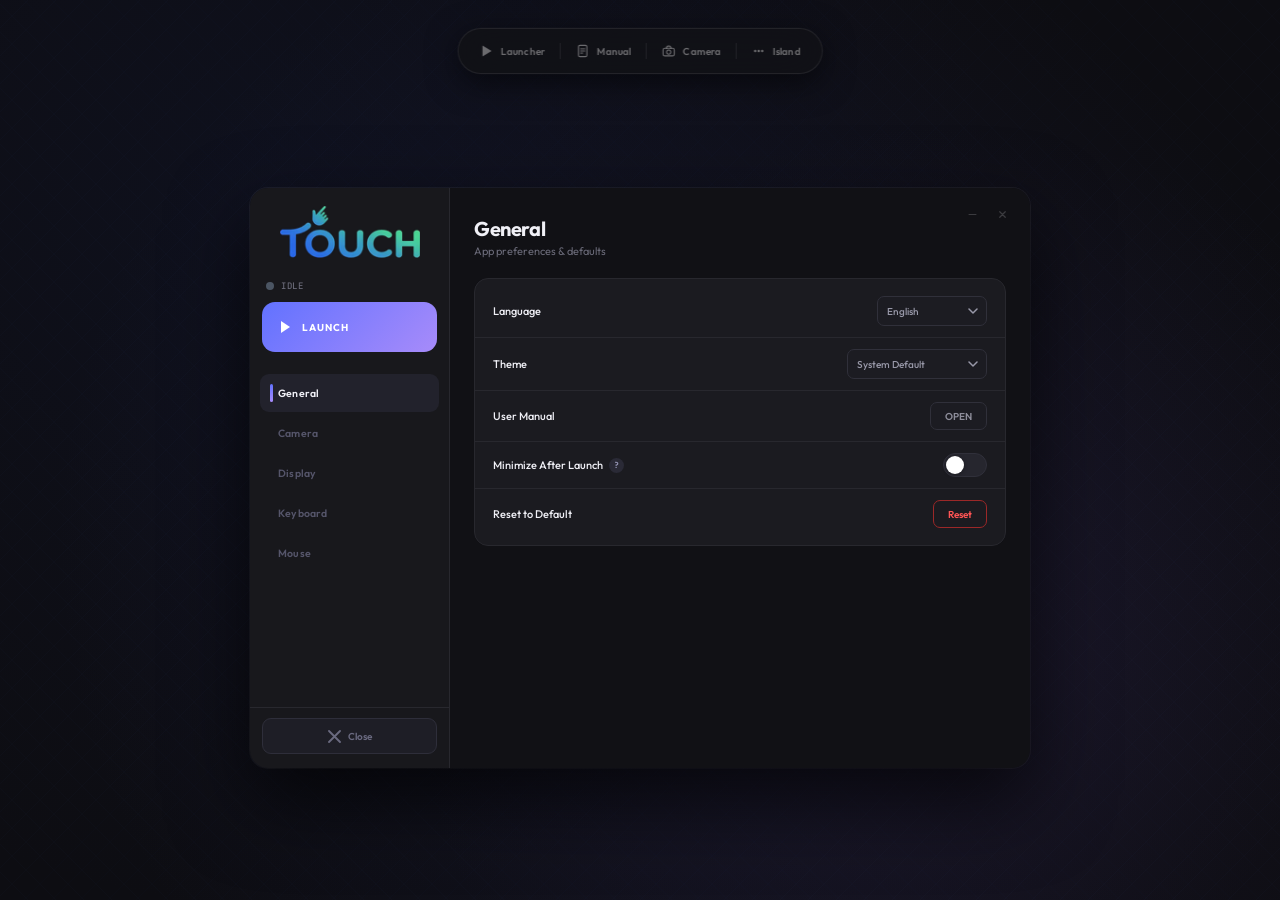
==== commit bc298cf0: "Add files via upload" ====
--- a/index.html
+++ b/index.html
@@ -3,11 +3,9 @@
 <head>
 <meta charset="UTF-8">
 <meta name="viewport" content="width=device-width, initial-scale=1.0">
-<title>Touch - Free, Human Computer Interaction Utilizing Human Gestures 
-Recognition</title>
+<title>Hand Controller</title>
 <link href="https://fonts.googleapis.com/css2?family=Outfit:wght@300;400;500;600;700&family=JetBrains+Mono:wght@400;500&display=swap" rel="stylesheet">
 <link rel="stylesheet" href="style.css">
-<link rel="icon" href="frames/logo.png" type="image/x-icon">
 </head>
 <body>
 <canvas id="bg-canvas"></canvas>
@@ -20,16 +18,19 @@
       Camera Preview
     </span>
     <div class="cam-widget-actions">
+      <button class="cam-wc-btn" title="Hide camera feed" id="cam-hide-btn" onclick="toggleCamFeed()">
+        <svg viewBox="0 0 16 16" fill="none" width="11" height="11"><path d="M2 8s2.5-4 6-4 6 4 6 4-2.5 4-6 4-6-4-6-4z" stroke="currentColor" stroke-width="1.5"/><circle cx="8" cy="8" r="2" fill="currentColor" opacity="0.7"/></svg>
+      </button>
       <button class="cam-wc-btn" title="Minimize" onclick="document.getElementById('cam-widget').classList.toggle('minimized')">
         <svg viewBox="0 0 16 16" fill="none" width="10" height="10"><line x1="3" y1="8" x2="13" y2="8" stroke="currentColor" stroke-width="1.8" stroke-linecap="round"/></svg>
       </button>
-      <button class="cam-wc-btn cam-wc-close" title="Close" onclick="document.getElementById('cam-widget').classList.remove('open'); setIslandActive('island-camera-btn', false)">
+      <button class="cam-wc-btn cam-wc-close" title="Close" onclick="closeCamWidget()">
         <svg viewBox="0 0 16 16" fill="none" width="10" height="10"><path d="M4 4l8 8M12 4l-8 8" stroke="currentColor" stroke-width="1.8" stroke-linecap="round"/></svg>
       </button>
     </div>
   </div>
-  <div class="cam-widget-body">
-    <div class="cam-widget-feed">
+  <div class="cam-widget-body" id="cam-widget-body">
+    <div class="cam-widget-feed" id="cam-feed-area">
       <svg viewBox="0 0 64 48" fill="none" width="52" opacity="0.20">
         <rect x="2" y="6" width="60" height="36" rx="4" stroke="white" stroke-width="1.5"/>
         <circle cx="32" cy="24" r="10" stroke="white" stroke-width="1.5"/>
@@ -46,9 +47,9 @@
   </div>
 </div>
 
-<!-- TOP ISLAND (center, floating above launcher) -->
+<!-- TOP ISLAND -->
 <div class="top-island" id="top-island">
-  <button class="island-btn" id="island-launcher-btn" title="Launcher" onclick="document.getElementById('app').scrollIntoView()">
+  <button class="island-btn" id="island-launcher-btn" title="Launcher" onclick="showLauncher()">
     <svg viewBox="0 0 20 20" fill="none"><polygon points="4,2 4,18 17,10" fill="currentColor"/></svg>
     <span class="island-label">Launcher</span>
   </button>
@@ -62,15 +63,135 @@
     <svg viewBox="0 0 20 20" fill="none"><rect x="2" y="6" width="16" height="11" rx="2.5" stroke="currentColor" stroke-width="1.6"/><circle cx="10" cy="11.5" r="3" stroke="currentColor" stroke-width="1.5"/><path d="M7 6V5a2 2 0 0 1 2-2h2a2 2 0 0 1 2 2v1" stroke="currentColor" stroke-width="1.5" stroke-linecap="round"/></svg>
     <span class="island-label">Camera</span>
   </button>
-</div>
-
+  <div class="island-divider"></div>
+  <button class="island-btn" id="island-mini-btn" title="Mini Island" onclick="toggleMiniIsland()">
+    <svg viewBox="0 0 20 20" fill="none"><circle cx="5" cy="10" r="1.8" fill="currentColor"/><circle cx="10" cy="10" r="1.8" fill="currentColor"/><circle cx="15" cy="10" r="1.8" fill="currentColor"/></svg>
+    <span class="island-label">Island</span>
+  </button>
+</div>
+
+<!-- MINI VERTICAL ISLAND -->
+<div class="mini-island" id="mini-island">
+  <button class="mini-island-btn" id="mini-dots-btn" title="Options" onclick="toggleMiniIsland()">
+    <svg viewBox="0 0 20 20" fill="none" width="16" height="16"><circle cx="10" cy="4" r="1.8" fill="currentColor"/><circle cx="10" cy="10" r="1.8" fill="currentColor"/><circle cx="10" cy="16" r="1.8" fill="currentColor"/></svg>
+  </button>
+  <div class="mini-island-sep"></div>
+  <button class="mini-island-btn" id="mini-cam-btn" title="Hide/Show Camera" onclick="toggleMiniCamera()">
+    <svg viewBox="0 0 20 20" fill="none" width="16" height="16"><rect x="2" y="6" width="13" height="9" rx="2" stroke="currentColor" stroke-width="1.5"/><path d="M15 9l4-2v6l-4-2V9z" fill="currentColor" opacity="0.7"/><line id="mini-cam-slash" x1="2" y1="18" x2="18" y2="2" stroke="currentColor" stroke-width="1.5" stroke-linecap="round" style="display:none"/></svg>
+    <span class="mini-island-label">Camera</span>
+  </button>
+  <button class="mini-island-btn" id="mini-skel-btn" title="Show/Hide Skeleton" onclick="toggleMiniSkeleton()">
+    <svg viewBox="0 0 20 20" fill="none" width="16" height="16">
+      <circle cx="10" cy="3.5" r="1.5" fill="currentColor" opacity="0.7"/>
+      <line x1="10" y1="5" x2="10" y2="11" stroke="currentColor" stroke-width="1.4" stroke-linecap="round"/>
+      <line x1="10" y1="8" x2="6.5" y2="6" stroke="currentColor" stroke-width="1.4" stroke-linecap="round"/>
+      <line x1="10" y1="8" x2="13.5" y2="6" stroke="currentColor" stroke-width="1.4" stroke-linecap="round"/>
+      <line x1="10" y1="11" x2="7.5" y2="15" stroke="currentColor" stroke-width="1.4" stroke-linecap="round"/>
+      <line x1="10" y1="11" x2="12.5" y2="15" stroke="currentColor" stroke-width="1.4" stroke-linecap="round"/>
+    </svg>
+    <span class="mini-island-label">Skeleton</span>
+  </button>
+  <button class="mini-island-btn" id="mini-launcher-btn" title="Open Launcher" onclick="toggleLauncherFromMini()">
+    <svg viewBox="0 0 20 20" fill="none" width="16" height="16"><polygon points="4,2 4,18 17,10" fill="currentColor"/></svg>
+    <span class="mini-island-label">Launcher</span>
+  </button>
+</div>
+
+<!-- SKELETON HAND OVERLAY (shown in island mode) -->
+<div class="skeleton-overlay" id="skeleton-overlay">
+  <!--
+    MediaPipe 21-landmark open palm — wider spread.
+    ViewBox 0 0 300 420. Thumb tip x≈33, pinky tip x≈235.
+  -->
+  <svg class="skeleton-svg" id="skeleton-svg" viewBox="0 0 300 420" fill="none" xmlns="http://www.w3.org/2000/svg">
+    <defs>
+      <filter id="glow" x="-100%" y="-100%" width="300%" height="300%">
+        <feGaussianBlur stdDeviation="4.5" result="blur"/>
+        <feMerge><feMergeNode in="blur"/><feMergeNode in="SourceGraphic"/></feMerge>
+      </filter>
+      <filter id="glow-tip" x="-120%" y="-120%" width="340%" height="340%">
+        <feGaussianBlur stdDeviation="6" result="blur"/>
+        <feMerge><feMergeNode in="blur"/><feMergeNode in="SourceGraphic"/></feMerge>
+      </filter>
+    </defs>
+
+    <!-- ══ BONE CONNECTIONS ══ -->
+
+    <!-- Wrist (0) → Thumb CMC (1) → MCP (2) → IP (3) → TIP (4) -->
+    <line x1="150" y1="408" x2="106" y2="344" stroke="#4d9fff" stroke-width="2.6" stroke-linecap="round"/>
+    <line x1="106" y1="344" x2="76"  y2="304" stroke="#4d9fff" stroke-width="2.6" stroke-linecap="round"/>
+    <line x1="76"  y1="304" x2="52"  y2="270" stroke="#4d9fff" stroke-width="2.4" stroke-linecap="round"/>
+    <line x1="52"  y1="270" x2="33"  y2="240" stroke="#4d9fff" stroke-width="2.2" stroke-linecap="round"/>
+
+    <!-- Wrist (0) → Index MCP (5) → PIP (6) → DIP (7) → TIP (8) -->
+    <line x1="150" y1="408" x2="106" y2="265" stroke="#4d9fff" stroke-width="2.6" stroke-linecap="round"/>
+    <line x1="106" y1="265" x2="94"  y2="210" stroke="#4d9fff" stroke-width="2.4" stroke-linecap="round"/>
+    <line x1="94"  y1="210" x2="87"  y2="163" stroke="#4d9fff" stroke-width="2.2" stroke-linecap="round"/>
+    <line x1="87"  y1="163" x2="82"  y2="120" stroke="#4d9fff" stroke-width="2.0" stroke-linecap="round"/>
+
+    <!-- Index MCP (5) → Middle MCP (9) → PIP (10) → DIP (11) → TIP (12) -->
+    <line x1="106" y1="265" x2="148" y2="252" stroke="#4d9fff" stroke-width="2.6" stroke-linecap="round"/>
+    <line x1="148" y1="252" x2="147" y2="200" stroke="#4d9fff" stroke-width="2.4" stroke-linecap="round"/>
+    <line x1="147" y1="200" x2="146" y2="155" stroke="#4d9fff" stroke-width="2.2" stroke-linecap="round"/>
+    <line x1="146" y1="155" x2="145" y2="113" stroke="#4d9fff" stroke-width="2.0" stroke-linecap="round"/>
+
+    <!-- Middle MCP (9) → Ring MCP (13) → PIP (14) → DIP (15) → TIP (16) -->
+    <line x1="148" y1="252" x2="186" y2="260" stroke="#4d9fff" stroke-width="2.6" stroke-linecap="round"/>
+    <line x1="186" y1="260" x2="193" y2="210" stroke="#4d9fff" stroke-width="2.4" stroke-linecap="round"/>
+    <line x1="193" y1="210" x2="198" y2="167" stroke="#4d9fff" stroke-width="2.2" stroke-linecap="round"/>
+    <line x1="198" y1="167" x2="202" y2="128" stroke="#4d9fff" stroke-width="2.0" stroke-linecap="round"/>
+
+    <!-- Ring MCP (13) → Pinky MCP (17) → PIP (18) → DIP (19) → TIP (20) -->
+    <line x1="186" y1="260" x2="212" y2="292" stroke="#4d9fff" stroke-width="2.6" stroke-linecap="round"/>
+    <line x1="212" y1="292" x2="224" y2="250" stroke="#4d9fff" stroke-width="2.4" stroke-linecap="round"/>
+    <line x1="224" y1="250" x2="231" y2="215" stroke="#4d9fff" stroke-width="2.2" stroke-linecap="round"/>
+    <line x1="231" y1="215" x2="235" y2="183" stroke="#4d9fff" stroke-width="2.0" stroke-linecap="round"/>
+
+    <!-- Wrist (0) → Pinky MCP (17) — outer palm edge -->
+    <line x1="150" y1="408" x2="212" y2="292" stroke="#4d9fff" stroke-width="2.6" stroke-linecap="round"/>
+
+  </svg>
+</div>
+
+<!-- ISLAND-MODE CAMERA (centered, shown when mini island is open) -->
+<div class="island-cam-center" id="island-cam-center">
+  <div class="icc-header">
+    <span class="icc-title">
+      <svg viewBox="0 0 16 16" fill="none" width="12" height="12"><rect x="1" y="4" width="10" height="8" rx="2" stroke="currentColor" stroke-width="1.4"/><path d="M11 7l4-2.5v7L11 9V7z" fill="currentColor" opacity="0.6"/></svg>
+      Camera Preview
+    </span>
+    <div style="display:flex;align-items:center;gap:4px">
+      <button class="cam-wc-btn" onclick="toggleIslandCamFeed()" id="icc-eye-btn" title="Hide feed">
+        <svg viewBox="0 0 16 16" fill="none" width="11" height="11"><path d="M2 8s2.5-4 6-4 6 4 6 4-2.5 4-6 4-6-4-6-4z" stroke="currentColor" stroke-width="1.5"/><circle cx="8" cy="8" r="2" fill="currentColor" opacity="0.7"/></svg>
+      </button>
+      <button class="cam-wc-btn cam-wc-close" onclick="closeIslandCam()" title="Close">
+        <svg viewBox="0 0 16 16" fill="none" width="10" height="10"><path d="M4 4l8 8M12 4l-8 8" stroke="currentColor" stroke-width="1.8" stroke-linecap="round"/></svg>
+      </button>
+    </div>
+  </div>
+  <div class="icc-feed" id="icc-feed">
+    <svg viewBox="0 0 64 48" fill="none" width="48" opacity="0.18">
+      <rect x="2" y="6" width="60" height="36" rx="4" stroke="white" stroke-width="1.5"/>
+      <circle cx="32" cy="24" r="10" stroke="white" stroke-width="1.5"/>
+      <circle cx="32" cy="24" r="3.5" fill="white" opacity="0.5"/>
+      <line x1="2" y1="6" x2="62" y2="42" stroke="white" stroke-width="0.8" opacity="0.25"/>
+      <line x1="62" y1="6" x2="2" y2="42" stroke="white" stroke-width="0.8" opacity="0.25"/>
+    </svg>
+    <span class="cam-widget-nosignal">NO SIGNAL</span>
+  </div>
+  <div class="icc-footer">
+    <span class="cam-widget-source">Default Webcam · index 0</span>
+    <span class="cam-widget-status"><span class="cam-status-dot"></span>Ready</span>
+  </div>
+</div>
+
+<!-- LAUNCHER -->
 <div class="app-shell" id="app">
-  <!-- Floating window controls, top-right of launcher -->
   <div class="app-wc">
     <button class="app-wc-btn" title="Minimize" aria-label="Minimize">
       <svg viewBox="0 0 16 16" fill="none" width="11" height="11"><line x1="3" y1="8" x2="13" y2="8" stroke="currentColor" stroke-width="1.8" stroke-linecap="round"/></svg>
     </button>
-    <button class="app-wc-btn app-wc-close" title="Close" aria-label="Close">
+    <button class="app-wc-btn app-wc-close" title="Close" aria-label="Close" onclick="return false;">
       <svg viewBox="0 0 16 16" fill="none" width="11" height="11"><path d="M4 4l8 8M12 4l-8 8" stroke="currentColor" stroke-width="1.8" stroke-linecap="round"/></svg>
     </button>
   </div>
@@ -338,6 +459,17 @@
     </div>
 
   </div>
+  <!-- APPLY / DISCARD BAR -->
+  <div class="apply-bar" id="apply-bar">
+    <span class="apply-bar-msg">
+      <svg viewBox="0 0 16 16" fill="none" width="13" height="13" style="flex-shrink:0;opacity:0.6"><circle cx="8" cy="8" r="6.5" stroke="currentColor" stroke-width="1.4"/><line x1="8" y1="5" x2="8" y2="8.5" stroke="currentColor" stroke-width="1.5" stroke-linecap="round"/><circle cx="8" cy="11" r="0.8" fill="currentColor"/></svg>
+      Unsaved changes
+    </span>
+    <div class="apply-bar-actions">
+      <button class="apply-discard-btn" onclick="discardChanges()">Discard</button>
+      <button class="apply-save-btn" onclick="applyChanges()">Apply</button>
+    </div>
+  </div>
 </div>
 </div><!-- end app-inner -->
 
@@ -346,7 +478,7 @@
   <div class="manual-shell" id="manual-shell">
     <div class="manual-topbar">
       <img src="[data-uri]" class="manual-topbar-logo" alt="TOUCH">
-      <span class="manual-topbar-title"></span>
+      <span class="manual-topbar-title">USER MANUAL</span>
       <button class="manual-topbar-close" onclick="closeManual()">&#x2715;</button>
     </div>
     <div class="manual-body">
@@ -410,7 +542,7 @@
     <div class="modal-body"><p>Are you sure you want to close Hand Controller?</p></div>
     <div class="cam-actions" style="padding-top:0">
       <button class="outline-btn" onclick="document.getElementById('close-modal').classList.remove('open')">Cancel</button>
-      <button class="danger-btn" onclick="document.getElementById('app').style.opacity='0'">Close App</button>
+      <button class="danger-btn" onclick="document.getElementById('close-modal').classList.remove('open')">Close App</button>
     </div>
   </div>
 </div><!-- end app-shell -->
--- a/style.css
+++ b/style.css
@@ -41,7 +41,7 @@
 .light {
   --sidebar-bg: #1e2433;
   --sidebar-border: #2c3347;
-  --page-bg: #f4f1eb;
+  --page-bg: #fdf8f0;
   --card-bg: rgba(255,255,255,0.97);
   --card-border: #e2ddd6;
   --text-primary: #1a1a24;
@@ -83,6 +83,7 @@
   justify-content: center;
   min-height: 100vh;
   overflow: hidden;
+  padding-top: 56px;
 }
 
 #bg-canvas { position: fixed; inset: 0; z-index: 0; }
@@ -93,6 +94,12 @@
   width: 780px; height: 580px;
   border-radius: 18px; overflow: hidden;
   box-shadow: 0 32px 80px rgba(0,0,0,0.7), 0 0 0 1px rgba(255,255,255,0.06);
+  transition: opacity 0.3s ease, transform 0.3s ease;
+}
+.app-shell.launcher-hidden {
+  opacity: 0;
+  pointer-events: none;
+  transform: scale(0.97) translateY(8px);
 }
 
 /* ── TOP ISLAND (floating, far above launcher) ── */
@@ -291,6 +298,227 @@
   animation: pulse-dot 2s ease-in-out infinite;
 }
 
+/* ── MINI VERTICAL ISLAND ── */
+.mini-island {
+  position: fixed;
+  left: 24px;
+  top: 50%;
+  transform: translateY(-50%) translateX(-8px);
+  z-index: 10;
+  display: flex;
+  flex-direction: column;
+  align-items: center;
+  gap: 2px;
+  background: rgba(16,16,20,0.90);
+  border: 1px solid rgba(255,255,255,0.08);
+  border-radius: 20px;
+  padding: 8px 6px;
+  backdrop-filter: blur(20px);
+  box-shadow: 0 12px 40px rgba(0,0,0,0.65), 0 0 0 0.5px rgba(255,255,255,0.04);
+  opacity: 0;
+  pointer-events: none;
+  transition: opacity 0.22s ease, transform 0.22s cubic-bezier(0.16,1,0.3,1);
+  min-width: 52px;
+}
+.mini-island.open {
+  opacity: 1;
+  pointer-events: auto;
+  transform: translateY(-50%) translateX(0);
+}
+
+.mini-island-btn {
+  width: 40px; height: 40px;
+  border: none; border-radius: 12px;
+  background: transparent;
+  color: rgba(255,255,255,0.30);
+  cursor: pointer;
+  display: flex; flex-direction: column;
+  align-items: center; justify-content: center; gap: 3px;
+  transition: background 0.15s, color 0.15s;
+  flex-shrink: 0;
+}
+.mini-island-btn:hover { background: rgba(255,255,255,0.07); color: rgba(255,255,255,0.8); }
+.mini-island-btn.active { color: rgba(255,255,255,0.95); background: rgba(255,255,255,0.10); }
+.mini-island-btn.active-cam { color: #6272ff; }
+
+.mini-island-label {
+  font-size: 7px;
+  font-family: 'JetBrains Mono', monospace;
+  font-weight: 600;
+  letter-spacing: 0.3px;
+  color: inherit;
+  text-transform: uppercase;
+  opacity: 0.7;
+  line-height: 1;
+}
+
+.mini-island-sep {
+  width: 24px; height: 1px;
+  background: rgba(255,255,255,0.07);
+  margin: 4px 0;
+  flex-shrink: 0;
+}
+
+/* Light mode mini island */
+.light ~ .mini-island {
+  background: rgba(255,255,255,0.88);
+  border-color: rgba(0,0,0,0.09);
+  box-shadow: 0 12px 40px rgba(0,0,0,0.12);
+}
+.light ~ .mini-island .mini-island-btn { color: rgba(0,0,0,0.30); }
+.light ~ .mini-island .mini-island-btn:hover { background: rgba(0,0,0,0.06); color: rgba(0,0,0,0.75); }
+.light ~ .mini-island .mini-island-sep { background: rgba(0,0,0,0.08); }
+
+/* ── APPLY / DISCARD BAR ── */
+.apply-bar {
+  position: absolute;
+  bottom: 14px;
+  right: 16px;
+  z-index: 30;
+  display: flex;
+  align-items: center;
+  gap: 10px;
+  background: rgba(24,24,30,0.96);
+  border: 1px solid rgba(255,255,255,0.08);
+  border-radius: 12px;
+  padding: 8px 10px 8px 14px;
+  backdrop-filter: blur(16px);
+  box-shadow: 0 8px 28px rgba(0,0,0,0.55);
+  opacity: 0;
+  pointer-events: none;
+  transform: translateY(6px);
+  transition: opacity 0.2s ease, transform 0.2s ease;
+}
+.apply-bar.visible {
+  opacity: 1;
+  pointer-events: auto;
+  transform: translateY(0);
+}
+.apply-bar-msg {
+  display: flex; align-items: center; gap: 6px;
+  font-size: 10px; font-weight: 500;
+  color: rgba(255,255,255,0.45);
+  font-family: 'Outfit', sans-serif;
+  white-space: nowrap;
+}
+.apply-bar-actions { display: flex; align-items: center; gap: 6px; }
+.apply-discard-btn {
+  height: 28px; padding: 0 12px;
+  border: 1px solid rgba(255,255,255,0.10);
+  border-radius: 7px;
+  background: transparent;
+  color: rgba(255,255,255,0.45);
+  font-family: 'Outfit', sans-serif; font-size: 10px; font-weight: 600;
+  cursor: pointer;
+  transition: border-color 0.15s, color 0.15s;
+}
+.apply-discard-btn:hover { border-color: rgba(255,255,255,0.25); color: rgba(255,255,255,0.75); }
+.apply-save-btn {
+  height: 28px; padding: 0 14px;
+  border: none; border-radius: 7px;
+  background: var(--accent);
+  color: #fff;
+  font-family: 'Outfit', sans-serif; font-size: 10px; font-weight: 700;
+  cursor: pointer;
+  transition: filter 0.15s, transform 0.1s;
+}
+.apply-save-btn:hover { filter: brightness(1.15); }
+.apply-save-btn:active { transform: scale(0.97); }
+
+/* Light mode apply bar */
+.light .apply-bar {
+  background: rgba(255,255,255,0.96);
+  border-color: rgba(0,0,0,0.08);
+}
+.light .apply-bar-msg { color: rgba(0,0,0,0.45); }
+.light .apply-discard-btn { border-color: rgba(0,0,0,0.12); color: rgba(0,0,0,0.45); }
+.light .apply-discard-btn:hover { border-color: rgba(0,0,0,0.3); color: rgba(0,0,0,0.7); }
+
+/* ── SKELETON HAND OVERLAY ── */
+.skeleton-overlay {
+  position: fixed;
+  top: 50%;
+  left: 50%;
+  transform: translate(-50%, -50%) scale(0.88);
+  z-index: 8;
+  display: flex;
+  flex-direction: column;
+  align-items: center;
+  gap: 12px;
+  opacity: 0;
+  pointer-events: none;
+  transition: opacity 0.35s ease, transform 0.35s cubic-bezier(0.16,1,0.3,1);
+}
+.skeleton-overlay.visible {
+  opacity: 1;
+  pointer-events: none;
+  transform: translate(-50%, -50%) scale(1);
+}
+/* Dark backdrop removed */
+.skeleton-overlay::before { content: none; }
+.skeleton-svg {
+  width: 275px; height: 385px;
+  filter: drop-shadow(0 0 22px rgba(50,100,255,0.65)) drop-shadow(0 0 8px rgba(50,100,255,0.45));
+  animation: skel-float 3.5s ease-in-out infinite;
+}
+@keyframes skel-float {
+  0%, 100% { transform: translateY(0px); }
+  50%       { transform: translateY(-8px); }
+}
+.skeleton-label {
+  display: none;
+}
+
+/* ── ISLAND-MODE CAMERA (centered) ── */
+.island-cam-center {
+  position: fixed;
+  top: 50%;
+  left: 50%;
+  transform: translate(-50%, -44%) scale(0.94);
+  z-index: 11;
+  width: 280px;
+  background: rgba(14,14,18,0.94);
+  border: 1px solid rgba(255,255,255,0.08);
+  border-radius: 18px;
+  overflow: hidden;
+  backdrop-filter: blur(24px);
+  box-shadow: 0 24px 70px rgba(0,0,0,0.75), 0 0 0 0.5px rgba(255,255,255,0.04);
+  opacity: 0;
+  pointer-events: none;
+  transition: opacity 0.25s ease, transform 0.25s cubic-bezier(0.16,1,0.3,1);
+}
+.island-cam-center.open {
+  opacity: 1;
+  pointer-events: auto;
+  transform: translate(-50%, -50%) scale(1);
+}
+.icc-header {
+  height: 42px;
+  display: flex; align-items: center;
+  padding: 0 10px 0 16px;
+  border-bottom: 1px solid rgba(255,255,255,0.06);
+  gap: 8px;
+}
+.icc-title {
+  flex: 1;
+  display: flex; align-items: center; gap: 7px;
+  font-size: 11px; font-weight: 600;
+  color: rgba(255,255,255,0.35);
+  font-family: 'Outfit', sans-serif;
+  letter-spacing: 0.2px;
+}
+.icc-feed {
+  height: 160px;
+  background: radial-gradient(ellipse 70% 80% at 50% 50%, rgba(98,114,255,0.05) 0%, transparent 70%), #0a0a0e;
+  display: flex; flex-direction: column;
+  align-items: center; justify-content: center; gap: 10px;
+  border-bottom: 1px solid rgba(255,255,255,0.05);
+}
+.icc-footer {
+  padding: 10px 16px;
+  display: flex; align-items: center; justify-content: space-between;
+}
+
 /* ── APP WINDOW CONTROLS (top-right of launcher, no border, blended) ── */
 .app-wc {
   position: absolute;
@@ -647,11 +875,13 @@
   overflow: hidden;
   display: flex; align-items: center; justify-content: center;
   background:
-    radial-gradient(ellipse 55% 60% at 50% 55%,
-      rgba(98,114,255,0.18) 0%,
-      rgba(98,114,255,0.06) 45%,
+    radial-gradient(ellipse 60% 65% at 50% 52%,
+      rgba(0,200,180,0.12) 0%,
+      rgba(98,114,255,0.10) 40%,
       transparent 70%),
-    #111113;
+    radial-gradient(ellipse 100% 50% at 10% 90%, rgba(98,114,255,0.08) 0%, transparent 55%),
+    radial-gradient(ellipse 70% 40% at 90% 10%,  rgba(0,200,180,0.06) 0%, transparent 55%),
+    #0a0c10;
 }
 
 .manual-img-area::before {
@@ -795,7 +1025,7 @@
 
 /* Shell */
 .manual-light {
-  background: var(--page-bg, #f4f1eb);
+  background: #fdf8f0;
   border-color: #d9d5ce;
   box-shadow: 0 40px 100px rgba(0,0,0,0.18);
 }
@@ -843,27 +1073,28 @@
   background: rgba(255,255,255,0.06);
 }
 
-/* Image area — warm light matching page-bg */
+/* Image area — cream in light mode */
 .manual-light .manual-img-area {
   background:
-    radial-gradient(ellipse 55% 60% at 50% 55%,
-      rgba(61,122,96,0.08) 0%,
-      rgba(61,122,96,0.03) 45%,
+    radial-gradient(ellipse 60% 65% at 50% 52%,
+      rgba(100,160,255,0.10) 0%,
+      rgba(80,120,220,0.06) 40%,
       transparent 70%),
-    #f4f1eb;
+    radial-gradient(ellipse 90% 45% at 5% 95%, rgba(80,120,220,0.05) 0%, transparent 55%),
+    #fdf8f0;
 }
 .manual-light .manual-img-area::before {
-  background: radial-gradient(ellipse at 50% 50%, transparent 50%, rgba(210,205,195,0.40) 100%);
+  background: radial-gradient(ellipse at 50% 50%, transparent 40%, rgba(200,190,175,0.25) 100%);
 }
 .manual-light .manual-img-badge,
 .manual-light .manual-img-counter {
-  color: #9ea8a0;
-  font-weight: 700;
+  color: rgba(0,0,0,0.30);
+  font-weight: 600;
 }
 
 /* Info strip — card background */
 .manual-light .manual-info {
-  background: rgba(255,255,255,0.97);
+  background: #fdf8f0;
   border-top-color: #e2ddd6;
 }
 .manual-light .manual-gesture-name {
